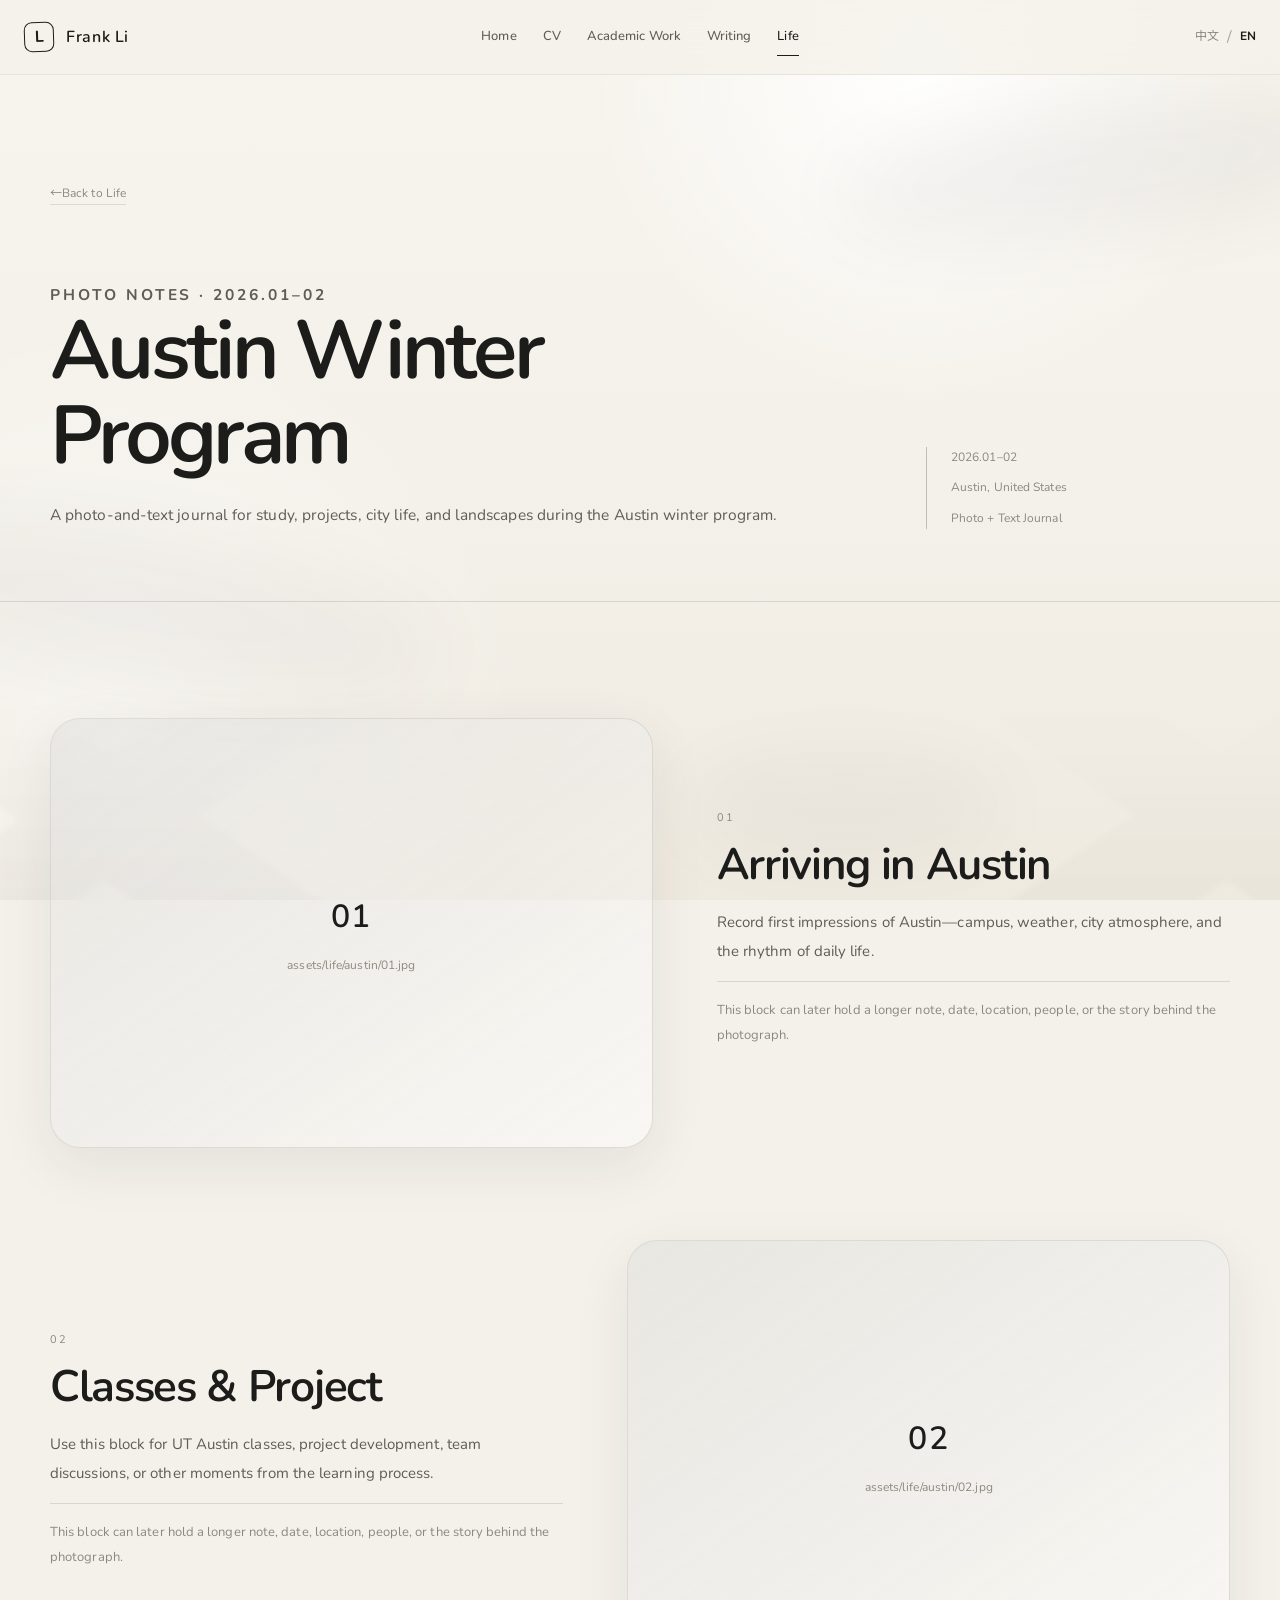
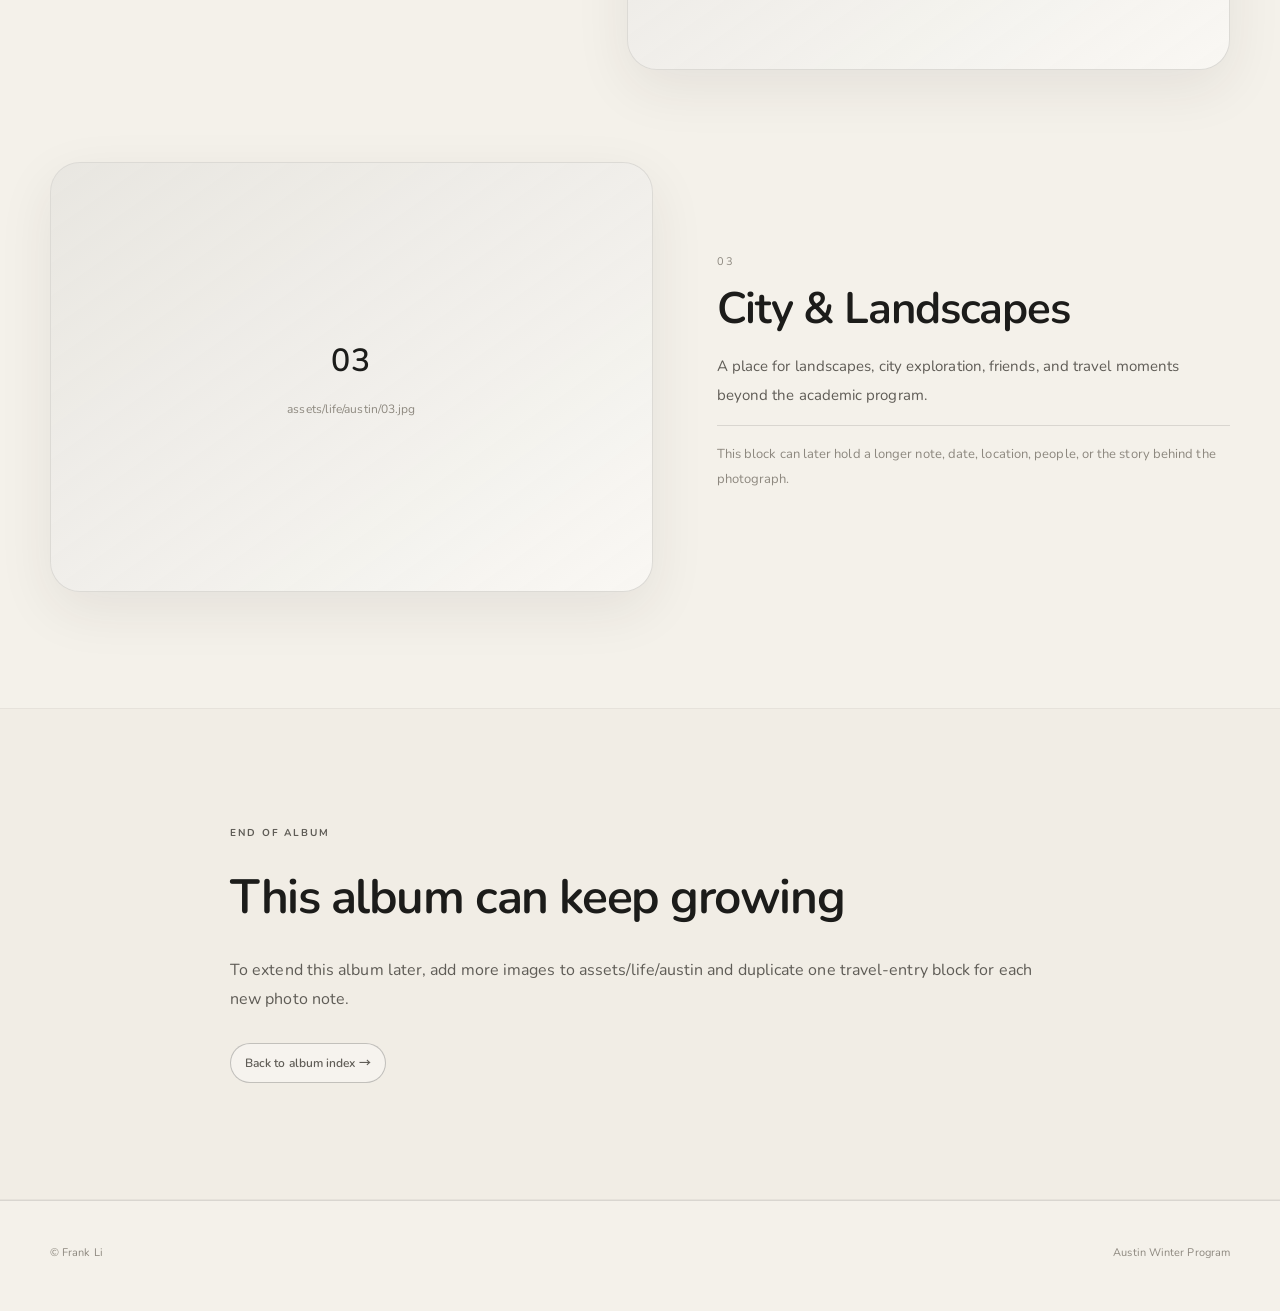
==== austin-album.html @ ddf0a422 "Upgrade homepage albums and contact layout" ====
<!doctype html>
<html lang="en" data-lang="en">
<head>
  <meta charset="UTF-8" />
  <meta name="viewport" content="width=device-width, initial-scale=1.0" />
  <meta name="description" content="Frank Li — Austin Winter Program photo notes." />
  <title>Frank Li | Austin Winter Program</title>
  <link rel="stylesheet" href="./styles.css" />
</head>
<body>
  <div class="ink-bg" aria-hidden="true"><span class="ink-cloud one"></span><span class="ink-cloud two"></span><span class="ink-cloud three"></span><span class="ink-mountain left"></span><span class="ink-mountain right"></span></div>
  <header class="site-header">
    <div class="nav-wrap">
      <a class="brand" href="./index.html"><span class="brand-seal">L</span><span class="brand-name">Frank Li</span></a>
      <nav class="main-nav">
        <a href="./index.html"><span class="i18n-zh">首页</span><span class="i18n-en">Home</span></a>
        <a href="./cv.html"><span class="i18n-zh">个人简历</span><span class="i18n-en">CV</span></a>
        <a href="./publications.html"><span class="i18n-zh">学术成果</span><span class="i18n-en">Academic Work</span></a>
        <a href="./writing.html"><span class="i18n-zh">自由写作</span><span class="i18n-en">Writing</span></a>
        <a href="./life.html" aria-current="page"><span class="i18n-zh">日常生活</span><span class="i18n-en">Life</span></a>
        <div class="mobile-languages"><button class="lang-btn" data-lang="zh">中文</button><button class="lang-btn" data-lang="en">EN</button></div>
      </nav>
      <div class="nav-actions"><button class="lang-btn" data-lang="zh">中文</button><span>/</span><button class="lang-btn" data-lang="en">EN</button></div>
      <button class="menu-btn" type="button" aria-label="Open menu" aria-expanded="false"><span></span><span></span><span></span></button>
    </div>
  </header>
  <main>
    <section class="travel-hero">
      <div class="page-width travel-hero-grid">
        <div class="reveal">
          <a class="article-back" href="./life.html">← <span class="i18n-zh">返回日常生活</span><span class="i18n-en">Back to Life</span></a>
          <p class="eyebrow">PHOTO NOTES · 2026.01–02</p>
          <h1><span class="i18n-zh">奥斯汀寒校生活</span><span class="i18n-en">Austin Winter Program</span></h1>
          <p><span class="i18n-zh">一个用于记录奥斯汀寒假交流期间学习、项目、城市生活与自然风景的图文小博客。</span><span class="i18n-en">A photo-and-text journal for study, projects, city life, and landscapes during the Austin winter program.</span></p>
        </div>
        <div class="travel-meta reveal"><span>2026.01–02</span><span>Austin, United States</span><span>Photo + Text Journal</span></div>
      </div>
    </section>

    <section class="section page-width travel-blog">
        <article class="travel-entry reveal">
          <figure class="travel-photo">
            <img src="./assets/life/austin/01.jpg" alt="Austin Winter Program photo 1" data-fallback="aus-1">
            <div class="photo-fallback" id="aus-1"><div><strong>01</strong><span>assets/life/austin/01.jpg</span></div></div>
          </figure>
          <div class="travel-copy">
            <span class="travel-index">01</span>
            <h2><span class="i18n-zh">抵达奥斯汀</span><span class="i18n-en">Arriving in Austin</span></h2>
            <p><span class="i18n-zh">可以记录第一次到奥斯汀时的城市印象、校园、天气和生活节奏。</span><span class="i18n-en">Record first impressions of Austin—campus, weather, city atmosphere, and the rhythm of daily life.</span></p>
            <p class="travel-placeholder"><span class="i18n-zh">这里可以继续补充更长的文字、日期、地点、人物或照片背后的故事。</span><span class="i18n-en">This block can later hold a longer note, date, location, people, or the story behind the photograph.</span></p>
          </div>
        </article>
        <article class="travel-entry reveal reverse">
          <figure class="travel-photo">
            <img src="./assets/life/austin/02.jpg" alt="Austin Winter Program photo 2" data-fallback="aus-2">
            <div class="photo-fallback" id="aus-2"><div><strong>02</strong><span>assets/life/austin/02.jpg</span></div></div>
          </figure>
          <div class="travel-copy">
            <span class="travel-index">02</span>
            <h2><span class="i18n-zh">课程与项目</span><span class="i18n-en">Classes & Project</span></h2>
            <p><span class="i18n-zh">这里可以放 UT Austin 课程、项目开发、团队讨论或学习过程中的照片与文字。</span><span class="i18n-en">Use this block for UT Austin classes, project development, team discussions, or other moments from the learning process.</span></p>
            <p class="travel-placeholder"><span class="i18n-zh">这里可以继续补充更长的文字、日期、地点、人物或照片背后的故事。</span><span class="i18n-en">This block can later hold a longer note, date, location, people, or the story behind the photograph.</span></p>
          </div>
        </article>
        <article class="travel-entry reveal">
          <figure class="travel-photo">
            <img src="./assets/life/austin/03.jpg" alt="Austin Winter Program photo 3" data-fallback="aus-3">
            <div class="photo-fallback" id="aus-3"><div><strong>03</strong><span>assets/life/austin/03.jpg</span></div></div>
          </figure>
          <div class="travel-copy">
            <span class="travel-index">03</span>
            <h2><span class="i18n-zh">城市与风景</span><span class="i18n-en">City & Landscapes</span></h2>
            <p><span class="i18n-zh">记录学习之外的自然风景、城市探索、朋友和旅行片段。</span><span class="i18n-en">A place for landscapes, city exploration, friends, and travel moments beyond the academic program.</span></p>
            <p class="travel-placeholder"><span class="i18n-zh">这里可以继续补充更长的文字、日期、地点、人物或照片背后的故事。</span><span class="i18n-en">This block can later hold a longer note, date, location, people, or the story behind the photograph.</span></p>
          </div>
        </article>
    </section>

    <section class="section section-soft">
      <div class="page-width travel-ending reveal">
        <p class="kicker">END OF ALBUM</p>
        <h2><span class="i18n-zh">这个专辑可以持续更新</span><span class="i18n-en">This album can keep growing</span></h2>
        <p><span class="i18n-zh">以后只要继续向对应 assets/life/austin 文件夹添加照片，并复制一个 travel-entry 模块，就可以增加新的图文记录。</span><span class="i18n-en">To extend this album later, add more images to assets/life/austin and duplicate one travel-entry block for each new photo note.</span></p>
        <a class="soft-button" href="./life.html"><span class="i18n-zh">返回专辑索引 →</span><span class="i18n-en">Back to album index →</span></a>
      </div>
    </section>
  </main>
  <footer class="site-footer"><div class="page-width footer-row"><span>© Frank Li</span><span>Austin Winter Program</span></div></footer>
  <script src="./script.js"></script>
</body>
</html>
---- styles.css ----
@import url('https://fonts.googleapis.com/css2?family=Noto+Sans+SC:wght@300;400;500;600;700&family=Nunito:wght@400;500;600;700&display=swap');

:root {
  --paper: #f4f1ea;
  --paper-2: #ece7dc;
  --paper-card: rgba(255,255,255,.52);
  --ink: #1c1c1a;
  --ink-soft: #5f5c56;
  --ink-faint: #8d887f;
  --line: rgba(28,28,26,.12);
  --line-strong: rgba(28,28,26,.24);
  --shadow: 0 18px 55px rgba(48,43,35,.08);
  --radius-lg: 28px;
  --radius-md: 20px;
  --max-width: 1180px;
  --font: "Nunito", "Noto Sans SC", "PingFang SC", "Microsoft YaHei", ui-rounded, system-ui, sans-serif;
}

* { box-sizing: border-box; }
html { scroll-behavior: smooth; }
html[data-lang="zh"] .i18n-en { display: none !important; }
html[data-lang="en"] .i18n-zh { display: none !important; }
body {
  margin: 0;
  color: var(--ink);
  background: var(--paper);
  font-family: var(--font);
  line-height: 1.78;
  letter-spacing: .005em;
  overflow-x: hidden;
}
a { color: inherit; text-decoration: none; }
button { font: inherit; }
img { max-width: 100%; }
::selection { background: rgba(37,37,34,.12); }

.page-width { width: min(calc(100% - 48px), var(--max-width)); margin-inline: auto; }

/* Ink-wash atmosphere. CSS only, deliberately faint. */
.ink-bg {
  position: fixed; inset: 0; z-index: -4; overflow: hidden; pointer-events: none;
  background:
    radial-gradient(circle at 72% 8%, rgba(255,255,255,.95), transparent 27%),
    radial-gradient(circle at 9% 80%, rgba(255,255,255,.48), transparent 30%),
    linear-gradient(180deg, #f7f4ee 0%, var(--paper) 54%, #efeae0 100%);
}
.ink-cloud { position:absolute; border-radius:50%; background:#111; filter:blur(42px); opacity:.045; }
.ink-cloud.one { width:540px; height:120px; right:-90px; top:12vh; transform:rotate(-7deg); }
.ink-cloud.two { width:620px; height:150px; left:-170px; top:59vh; transform:rotate(10deg); opacity:.03; }
.ink-cloud.three { width:330px; height:95px; right:21%; bottom:5vh; opacity:.034; }
.ink-mountain {
  position:absolute; bottom:-16vh; width:70vw; height:43vh; opacity:.045;
  background:
    linear-gradient(145deg, transparent 0 38%, #111 39% 50%, transparent 51%),
    linear-gradient(35deg, transparent 0 44%, #111 45% 57%, transparent 58%);
  -webkit-mask-image: linear-gradient(to top, #000, rgba(0,0,0,.5) 48%, transparent 95%);
  mask-image: linear-gradient(to top, #000, rgba(0,0,0,.5) 48%, transparent 95%);
}
.ink-mountain.left { left:-24vw; }
.ink-mountain.right { right:-28vw; transform:scaleX(-1); opacity:.03; }

.site-header {
  position: fixed; inset: 0 0 auto; z-index: 50;
  border-bottom: 1px solid rgba(28,28,26,.07);
  background: rgba(244,241,234,.78);
  backdrop-filter: blur(18px); -webkit-backdrop-filter: blur(18px);
}
.nav-wrap {
  width: min(calc(100% - 48px), 1370px); height: 74px; margin-inline:auto;
  display:grid; grid-template-columns: 1fr auto 1fr; align-items:center; gap:30px;
}
.brand { display:inline-flex; align-items:center; gap:12px; width:fit-content; }
.brand-seal {
  width:30px; height:30px; display:grid; place-items:center;
  border:1px solid var(--ink); border-radius:8px; font-weight:700; transform:rotate(-2deg);
}
.brand-name { font-size:16px; font-weight:600; letter-spacing:.04em; }
.main-nav { display:flex; align-items:center; gap:26px; }
.main-nav a { position:relative; color:var(--ink-soft); font-size:13px; font-weight:500; white-space:nowrap; }
.main-nav a::after { content:""; position:absolute; left:0; right:100%; bottom:-7px; height:1px; background:var(--ink); transition:right .2s ease; }
.main-nav a:hover, .main-nav a[aria-current="page"] { color:var(--ink); }
.main-nav a:hover::after, .main-nav a[aria-current="page"]::after { right:0; }
.nav-actions { justify-self:end; display:flex; align-items:center; gap:8px; color:#aaa49a; }
.lang-btn { border:0; background:none; padding:2px 0; cursor:pointer; color:#8c877f; font-size:12px; }
.lang-btn.active { color:var(--ink); font-weight:700; }
.menu-btn { display:none; justify-self:end; border:0; background:none; padding:8px; cursor:pointer; }
.menu-btn span { display:block; width:23px; height:1px; background:var(--ink); margin:5px 0; }

main { padding-top:74px; }
.section { position:relative; padding:116px 0; }
.section-soft { background:rgba(235,230,220,.35); border-block:1px solid rgba(28,28,26,.05); }

/* Home */
.home-hero { min-height:calc(100svh - 74px); display:grid; align-items:center; padding:74px 0 54px; }
.home-grid { display:grid; grid-template-columns:minmax(0,1.1fr) minmax(320px,.9fr); gap:90px; align-items:center; }
.home-copy { max-width:720px; }
.eyebrow, .kicker, .micro-label { margin:0 0 12px; color:#777169; font-size:10px; font-weight:700; letter-spacing:.19em; text-transform:uppercase; }
.home-title { margin:0; font-size:clamp(58px,7.5vw,102px); line-height:.95; font-weight:600; letter-spacing:-.055em; }
.home-cn-name { margin:14px 0 0; color:var(--ink-faint); font-size:16px; font-weight:500; letter-spacing:.18em; }
.home-role { margin:28px 0 0; font-size:clamp(20px,2.2vw,29px); font-weight:500; color:#34322f; }
.home-intro { margin:24px 0 0; max-width:710px; color:var(--ink-soft); font-size:15.5px; }
.quick-meta { display:flex; flex-wrap:wrap; gap:11px; margin-top:26px; }
.quick-meta span { padding:7px 12px; border:1px solid var(--line); border-radius:999px; background:rgba(255,255,255,.27); color:var(--ink-soft); font-size:12px; }
.contact-row { display:flex; flex-wrap:wrap; gap:20px; margin-top:28px; }
.text-link { padding-bottom:2px; border-bottom:1px solid var(--line-strong); font-size:13px; }

.photo-panel { position:relative; }
.photo-frame {
  position:relative; min-height:520px; border:1px solid rgba(28,28,26,.13); border-radius:34px;
  background:rgba(255,255,255,.28); box-shadow:var(--shadow); overflow:hidden;
}
.photo-frame img { width:100%; height:100%; min-height:520px; object-fit:cover; display:block; filter:grayscale(18%) contrast(.95); }
.photo-fallback { position:absolute; inset:0; display:grid; place-items:center; padding:35px; text-align:center; background:linear-gradient(145deg, rgba(60,59,54,.08), rgba(255,255,255,.22)); }
.photo-fallback strong { display:block; font-size:32px; font-weight:600; letter-spacing:.05em; }
.photo-fallback span { display:block; margin-top:9px; color:var(--ink-faint); font-size:12px; }
.photo-caption { position:absolute; left:22px; right:22px; bottom:18px; padding:12px 15px; border-radius:14px; background:rgba(244,241,234,.78); backdrop-filter:blur(10px); color:var(--ink-soft); font-size:12px; }

.portal { padding-top:54px; }
.portal-title { margin:0 0 28px; font-size:19px; font-weight:600; }
.portal-grid { display:grid; grid-template-columns:repeat(4,minmax(0,1fr)); gap:20px; width:100%; }
.portal-card {
  min-height:220px; padding:28px 26px; border:1px solid var(--line); border-radius:22px;
  background:rgba(255,255,255,.35); transition:transform .2s ease, box-shadow .2s ease, background .2s ease;
  display:flex; flex-direction:column; justify-content:space-between;
}
.portal-card:hover { transform:translateY(-4px); box-shadow:var(--shadow); background:rgba(255,255,255,.57); }
.portal-card .num { color:var(--ink-faint); font-size:10px; letter-spacing:.18em; }
.portal-card h2 { margin:42px 0 8px; font-size:21px; font-weight:650; }
.portal-card p { margin:0; color:var(--ink-soft); font-size:13.5px; line-height:1.7; }
.portal-card .arrow { margin-top:24px; align-self:flex-end; font-size:18px; }

/* Internal page hero */
.page-hero { padding:92px 0 58px; border-bottom:1px solid var(--line); }
.page-hero-grid { display:grid; grid-template-columns:1fr minmax(260px,.55fr); gap:70px; align-items:end; }
.page-hero h1 { margin:0; font-size:clamp(42px,6vw,74px); line-height:1.05; font-weight:600; letter-spacing:-.04em; }
.page-hero p { margin:18px 0 0; color:var(--ink-soft); max-width:740px; }
.page-note { padding-left:24px; border-left:1px solid var(--line-strong); color:var(--ink-soft); font-size:13px; }

.section-heading { display:grid; grid-template-columns:50px 1fr; gap:4px; margin-bottom:46px; }
.section-index { color:var(--ink-faint); font-size:11px; padding-top:4px; }
.section-heading h2 { margin:0; font-size:clamp(30px,4vw,47px); line-height:1.15; font-weight:600; letter-spacing:-.03em; }
.section-heading .kicker { margin-bottom:7px; }

/* CV */
.cv-intro-card { display:grid; grid-template-columns:minmax(0,1fr) minmax(260px,.45fr); gap:54px; padding:31px; border:1px solid var(--line); border-radius:var(--radius-lg); background:var(--paper-card); }
.cv-intro-card h2 { margin:0; font-size:25px; font-weight:600; }
.cv-intro-card p { margin:10px 0 0; color:var(--ink-soft); }
.cv-contact { display:grid; gap:9px; align-content:start; color:var(--ink-soft); font-size:13px; }
.cv-contact strong { color:var(--ink); font-weight:600; }

.cv-list { display:grid; gap:20px; }
.cv-item { padding:28px 30px; border:1px solid var(--line); border-radius:var(--radius-md); background:rgba(255,255,255,.32); }
.cv-item-head { display:grid; grid-template-columns:1fr auto; gap:22px; align-items:start; margin-bottom:18px; }
.cv-org { margin:0; font-size:18px; font-weight:700; }
.cv-role { margin:5px 0 0; color:var(--ink-soft); font-size:14px; font-weight:600; }
.cv-location { margin:3px 0 0; color:var(--ink-faint); font-size:12px; }
.cv-date { color:var(--ink-faint); font-size:12px; white-space:nowrap; }
.cv-bullets { margin:0; padding-left:1.15em; color:var(--ink-soft); }
.cv-bullets li { margin:8px 0; padding-left:4px; }
.cv-bullets strong { color:var(--ink); font-weight:600; }
.cv-subtitle { margin:0 0 12px; font-size:14px; font-weight:700; color:var(--ink); }
.education-grid { display:grid; grid-template-columns:1.25fr .75fr; gap:20px; }
.education-card { padding:29px; border:1px solid var(--line); border-radius:var(--radius-md); background:rgba(255,255,255,.31); }
.education-card h3 { margin:0; font-size:20px; font-weight:700; }
.education-card p { margin:8px 0 0; color:var(--ink-soft); }
.education-card ul { margin:15px 0 0; padding-left:1.15em; color:var(--ink-soft); }

/* Publications */
.placeholder-grid { display:grid; grid-template-columns:repeat(2,1fr); gap:18px; }
.placeholder-card { padding:28px; min-height:210px; border:1px dashed var(--line-strong); border-radius:var(--radius-md); background:rgba(255,255,255,.22); }
.placeholder-card h3 { margin:0 0 10px; font-size:20px; font-weight:600; }
.placeholder-card p { margin:0; color:var(--ink-soft); }
.placeholder-list { margin:20px 0 0; padding:0; list-style:none; display:grid; gap:10px; }
.placeholder-list li { padding-top:10px; border-top:1px solid var(--line); color:var(--ink-faint); font-size:12px; }

/* Writing */
.post-list { display:grid; gap:17px; }
.post-card { padding:28px 30px; border:1px solid var(--line); border-radius:var(--radius-md); background:rgba(255,255,255,.31); display:grid; grid-template-columns:1fr auto; gap:28px; }
.post-card h3 { margin:0; font-size:22px; font-weight:600; }
.post-card p { margin:9px 0 0; color:var(--ink-soft); }
.post-meta { color:var(--ink-faint); font-size:11px; white-space:nowrap; }
.draft-badge { display:inline-flex; margin-top:14px; padding:5px 10px; border:1px solid var(--line); border-radius:999px; color:var(--ink-faint); font-size:10px; }

/* Life */
.life-grid { display:grid; grid-template-columns:repeat(12,1fr); gap:18px; }
.life-card { border:1px solid var(--line); border-radius:var(--radius-lg); background:rgba(255,255,255,.30); overflow:hidden; }
.life-card.large { grid-column:span 7; }
.life-card.small { grid-column:span 5; }
.life-card.full { grid-column:1 / -1; display:grid; grid-template-columns:1fr 1fr; }
.life-photo { position:relative; min-height:330px; background:linear-gradient(145deg, rgba(44,43,39,.08), rgba(255,255,255,.35)); overflow:hidden; }
.life-photo img { width:100%; height:100%; min-height:330px; object-fit:cover; display:block; }
.life-photo .photo-fallback { color:var(--ink-faint); }
.life-copy { padding:24px 26px 28px; }
.life-copy .date { color:var(--ink-faint); font-size:11px; }
.life-copy h3 { margin:7px 0 8px; font-size:21px; font-weight:600; }
.life-copy p { margin:0; color:var(--ink-soft); }

.site-footer { padding:42px 0 48px; border-top:1px solid var(--line); color:var(--ink-faint); font-size:11px; }
.footer-row { display:flex; justify-content:space-between; gap:20px; flex-wrap:wrap; }

.reveal { opacity:0; transform:translateY(16px); transition:opacity .65s ease, transform .65s ease; }
.reveal.visible { opacity:1; transform:none; }

@media (max-width: 980px) {
  .nav-wrap { grid-template-columns:1fr auto; }
  .main-nav { position:fixed; left:20px; right:20px; top:83px; display:none; flex-direction:column; align-items:stretch; gap:0; padding:12px; border:1px solid var(--line); border-radius:18px; background:rgba(244,241,234,.96); box-shadow:var(--shadow); }
  .main-nav.open { display:flex; }
  .main-nav a { padding:12px 9px; }
  .nav-actions { display:none; }
  .menu-btn { display:block; }
  .main-nav .mobile-languages { display:flex !important; gap:12px; padding:10px 9px 4px; border-top:1px solid var(--line); margin-top:4px; }
  .home-grid, .page-hero-grid { grid-template-columns:1fr; gap:48px; }
  .photo-panel { max-width:560px; }
  .photo-frame, .photo-frame img { min-height:470px; }
  .portal-grid { grid-template-columns:repeat(2,1fr); }
  .cv-intro-card, .education-grid { grid-template-columns:1fr; }
  .life-card.large, .life-card.small { grid-column:1 / -1; }
  .life-card.full { grid-template-columns:1fr; }
}

@media (min-width: 981px) { .mobile-languages { display:none !important; } }

@media (max-width: 680px) {
  .page-width, .nav-wrap { width:min(calc(100% - 30px), var(--max-width)); }
  .section { padding:82px 0; }
  .home-hero { padding-top:50px; }
  .home-title { font-size:58px; }
  .photo-frame, .photo-frame img { min-height:390px; }
  .portal-grid, .placeholder-grid { grid-template-columns:1fr; }
  .portal-card { min-height:170px; }
  .section-heading { grid-template-columns:36px 1fr; }
  .cv-item { padding:23px 21px; }
  .cv-item-head { grid-template-columns:1fr; gap:8px; }
  .cv-date { white-space:normal; }
  .post-card { grid-template-columns:1fr; gap:10px; }
  .page-hero { padding-top:68px; }
}

/* V3 additions: travel albums, cross-links, and Markdown blog */
.photo-frame img { object-position: center 20%; filter: grayscale(4%) contrast(.98); }

.cv-actions { margin-top: 20px; padding-top: 18px; border-top: 1px solid var(--line); }
.soft-button {
  display: inline-flex; align-items: center; justify-content: center;
  min-height: 40px; padding: 8px 14px; border: 1px solid var(--line-strong);
  border-radius: 999px; background: rgba(255,255,255,.34); color: var(--ink-soft);
  font-size: 12px; font-weight: 600; transition: transform .18s ease, background .18s ease, color .18s ease;
}
.soft-button:hover { transform: translateY(-2px); background: rgba(255,255,255,.62); color: var(--ink); }

.album-index { display: grid; grid-template-columns: repeat(2, 1fr); gap: 18px; }
.album-index-card {
  min-height: 150px; padding: 24px 26px; border: 1px solid var(--line); border-radius: var(--radius-md);
  background: rgba(255,255,255,.31); display: grid; grid-template-columns: 44px 1fr auto; gap: 14px;
  align-items: center; transition: transform .2s ease, box-shadow .2s ease, background .2s ease;
}
.album-index-card:hover { transform: translateY(-4px); box-shadow: var(--shadow); background: rgba(255,255,255,.55); }
.album-index-card h3 { margin: 0; font-size: 21px; font-weight: 700; }
.album-index-card p { margin: 5px 0 0; color: var(--ink-faint); font-size: 12px; }
.album-no { color: var(--ink-faint); font-size: 11px; letter-spacing: .12em; }
.album-index-card .arrow { font-size: 18px; color: var(--ink-faint); }
.album-section { scroll-margin-top: 92px; }
.album-heading { display: grid; grid-template-columns: minmax(0, .8fr) minmax(280px, .55fr); gap: 60px; align-items: end; margin-bottom: 34px; }
.album-heading h2 { margin: 0; font-size: clamp(34px, 4.5vw, 52px); line-height: 1.1; font-weight: 650; letter-spacing: -.035em; }
.album-heading > p { margin: 0; color: var(--ink-soft); }
.album-gallery { display: grid; grid-template-columns: 1.18fr .82fr; grid-template-rows: 260px 260px; gap: 18px; }
.album-gallery.reverse { grid-template-columns: .82fr 1.18fr; }
.album-photo { position: relative; margin: 0; min-height: 260px; overflow: hidden; border: 1px solid var(--line); border-radius: var(--radius-lg); background: rgba(255,255,255,.27); }
.album-photo.tall { grid-row: 1 / span 2; }
.album-photo img { width: 100%; height: 100%; min-height: 260px; object-fit: cover; display: block; }
.album-photo .photo-fallback { color: var(--ink-faint); }
.album-note { max-width: 760px; margin-top: 30px; padding: 26px 28px; border-left: 1px solid var(--line-strong); background: rgba(255,255,255,.18); }
.album-note .date { color: var(--ink-faint); font-size: 11px; }
.album-note h3 { margin: 7px 0 7px; font-size: 21px; }
.album-note p { margin: 0; color: var(--ink-soft); }

.post-card-link { transition: transform .2s ease, background .2s ease, box-shadow .2s ease; }
.post-card-link:hover { transform: translateY(-3px); background: rgba(255,255,255,.55); box-shadow: var(--shadow); }
.post-meta { display: flex; flex-direction: column; align-items: flex-end; gap: 12px; }
.post-arrow { font-size: 18px; color: var(--ink-faint); }

.article-shell { max-width: 880px; padding-top: 122px; padding-bottom: 110px; }
.article-back { display: inline-flex; margin-bottom: 54px; color: var(--ink-faint); font-size: 12px; border-bottom: 1px solid var(--line); }
.article-header { padding-bottom: 34px; margin-bottom: 42px; border-bottom: 1px solid var(--line); }
.article-header h1 { margin: 0; max-width: 820px; font-size: clamp(38px, 6vw, 70px); line-height: 1.08; font-weight: 650; letter-spacing: -.045em; }
.article-meta { margin-top: 19px; display: flex; gap: 14px; color: var(--ink-faint); font-size: 11px; }
.markdown-body { color: #393733; font-size: 16px; line-height: 1.92; }
.markdown-body h1 { display: none; }
.markdown-body h2 { margin: 2.2em 0 .7em; font-size: 28px; line-height: 1.25; color: var(--ink); }
.markdown-body h3 { margin: 1.9em 0 .6em; font-size: 21px; color: var(--ink); }
.markdown-body p { margin: 1.1em 0; }
.markdown-body ul, .markdown-body ol { padding-left: 1.4em; }
.markdown-body li { margin: .45em 0; }
.markdown-body blockquote { margin: 1.6em 0; padding: 2px 0 2px 22px; border-left: 2px solid var(--line-strong); color: var(--ink-soft); }
.markdown-body code { padding: .12em .36em; border-radius: 6px; background: rgba(30,30,28,.07); font-size: .92em; }
.markdown-body pre { overflow: auto; padding: 18px 20px; border: 1px solid var(--line); border-radius: 14px; background: rgba(255,255,255,.38); }
.markdown-body pre code { padding: 0; background: transparent; }
.markdown-body img { display: block; max-width: 100%; margin: 2em auto; border-radius: 18px; }
.markdown-body a { border-bottom: 1px solid var(--line-strong); }
.markdown-body hr { border: 0; border-top: 1px solid var(--line); margin: 2.8em 0; }

@media (max-width: 980px) {
  .album-heading { grid-template-columns: 1fr; gap: 18px; }
  .album-gallery, .album-gallery.reverse { grid-template-columns: 1fr 1fr; grid-template-rows: 380px 240px; }
  .album-photo.tall { grid-column: 1 / -1; grid-row: auto; }
}

@media (max-width: 680px) {
  .album-index { grid-template-columns: 1fr; }
  .album-index-card { min-height: 126px; padding: 20px; grid-template-columns: 34px 1fr auto; }
  .album-gallery, .album-gallery.reverse { display: grid; grid-template-columns: 1fr; grid-template-rows: none; }
  .album-photo, .album-photo.tall { grid-column: auto; grid-row: auto; min-height: 290px; }
  .article-shell { padding-top: 88px; }
  .article-back { margin-bottom: 38px; }
  .markdown-body { font-size: 15px; }
}


/* V4 additions: larger homepage portal + dedicated overseas photo-note blogs */
.contact-row-home { gap: 16px 22px; }
.contact-row-home .text-link { white-space: nowrap; }

.album-index-large .album-index-card { min-height: 190px; padding: 30px 32px; }
.album-index-card .album-desc { display:block; margin-top:13px; max-width:420px; color:var(--ink-soft); font-size:13px; line-height:1.65; }

.travel-hero { padding: 104px 0 72px; border-bottom:1px solid var(--line); }
.travel-hero-grid { display:grid; grid-template-columns:minmax(0,1fr) minmax(240px,.38fr); gap:76px; align-items:end; }
.travel-hero h1 { margin:0; max-width:800px; font-size:clamp(44px,6.5vw,82px); line-height:1.04; font-weight:650; letter-spacing:-.045em; }
.travel-hero p { margin:22px 0 0; max-width:760px; color:var(--ink-soft); font-size:15.5px; }
.travel-meta { display:grid; gap:9px; padding-left:24px; border-left:1px solid var(--line-strong); color:var(--ink-faint); font-size:12px; }
.travel-blog { display:grid; gap:92px; }
.travel-entry { display:grid; grid-template-columns:minmax(0,1.08fr) minmax(320px,.92fr); gap:64px; align-items:center; }
.travel-entry.reverse { grid-template-columns:minmax(320px,.92fr) minmax(0,1.08fr); }
.travel-entry.reverse .travel-photo { order:2; }
.travel-entry.reverse .travel-copy { order:1; }
.travel-photo { position:relative; margin:0; min-height:430px; overflow:hidden; border:1px solid var(--line); border-radius:30px; background:rgba(255,255,255,.28); box-shadow:var(--shadow); }
.travel-photo img { width:100%; height:100%; min-height:430px; object-fit:cover; display:block; }
.travel-index { color:var(--ink-faint); font-size:11px; letter-spacing:.18em; }
.travel-copy h2 { margin:10px 0 18px; font-size:clamp(28px,3.6vw,44px); line-height:1.12; font-weight:650; letter-spacing:-.03em; }
.travel-copy p { margin:0 0 16px; color:var(--ink-soft); font-size:15px; line-height:1.9; }
.travel-placeholder { padding-top:16px; border-top:1px solid var(--line); color:var(--ink-faint) !important; font-size:13px !important; }
.travel-ending { max-width:820px; }
.travel-ending h2 { margin:0; font-size:clamp(30px,4vw,48px); font-weight:650; letter-spacing:-.03em; }
.travel-ending p { color:var(--ink-soft); }
.travel-ending .soft-button { margin-top:14px; }

@media (max-width:980px) {
  .travel-hero-grid, .travel-entry, .travel-entry.reverse { grid-template-columns:1fr; gap:34px; }
  .travel-entry.reverse .travel-photo, .travel-entry.reverse .travel-copy { order:initial; }
  .travel-photo, .travel-photo img { min-height:390px; }
}

@media (max-width:680px) {
  .portal-card { padding:24px; }
  .album-index-large .album-index-card { min-height:150px; padding:22px 20px; }
  .travel-hero { padding-top:78px; }
  .travel-blog { gap:62px; }
  .travel-photo, .travel-photo img { min-height:310px; }
}
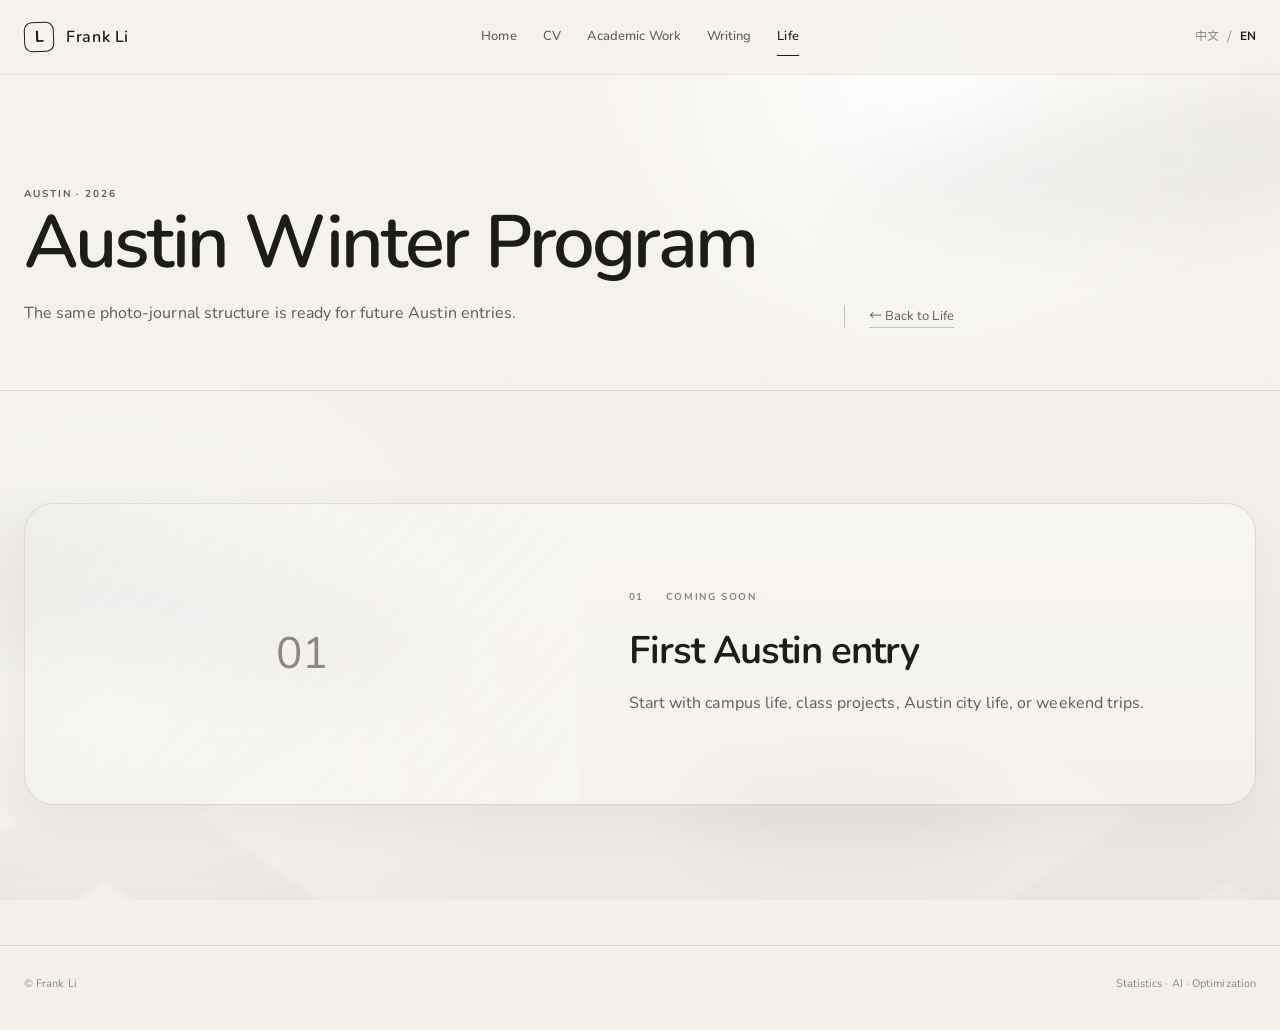
==== commit 8b1a8b68: "Add Cambridge Seven Sisters travel journal" ====
--- a/austin-album.html
+++ b/austin-album.html
@@ -3,89 +3,92 @@
 <head>
   <meta charset="UTF-8" />
   <meta name="viewport" content="width=device-width, initial-scale=1.0" />
-  <meta name="description" content="Frank Li — Austin Winter Program photo notes." />
+  <meta name="description" content="Frank Li — Austin winter program photo journal." />
+  <meta name="theme-color" content="#f4f1ea" />
   <title>Frank Li | Austin Winter Program</title>
   <link rel="stylesheet" href="./styles.css" />
 </head>
 <body>
-  <div class="ink-bg" aria-hidden="true"><span class="ink-cloud one"></span><span class="ink-cloud two"></span><span class="ink-cloud three"></span><span class="ink-mountain left"></span><span class="ink-mountain right"></span></div>
+
+  <div class="ink-bg" aria-hidden="true">
+    <span class="ink-cloud one"></span>
+    <span class="ink-cloud two"></span>
+    <span class="ink-cloud three"></span>
+    <span class="ink-mountain left"></span>
+    <span class="ink-mountain right"></span>
+  </div>
+
+
   <header class="site-header">
     <div class="nav-wrap">
-      <a class="brand" href="./index.html"><span class="brand-seal">L</span><span class="brand-name">Frank Li</span></a>
-      <nav class="main-nav">
-        <a href="./index.html"><span class="i18n-zh">首页</span><span class="i18n-en">Home</span></a>
-        <a href="./cv.html"><span class="i18n-zh">个人简历</span><span class="i18n-en">CV</span></a>
-        <a href="./publications.html"><span class="i18n-zh">学术成果</span><span class="i18n-en">Academic Work</span></a>
-        <a href="./writing.html"><span class="i18n-zh">自由写作</span><span class="i18n-en">Writing</span></a>
-        <a href="./life.html" aria-current="page"><span class="i18n-zh">日常生活</span><span class="i18n-en">Life</span></a>
-        <div class="mobile-languages"><button class="lang-btn" data-lang="zh">中文</button><button class="lang-btn" data-lang="en">EN</button></div>
+      <a class="brand" href="./index.html" aria-label="Frank Li homepage">
+        <span class="brand-seal">L</span><span class="brand-name">Frank Li</span>
+      </a>
+
+      <nav class="main-nav" aria-label="Primary navigation">
+        <a href="./index.html"><span class="i18n-zh">首页</span><span class="i18n-en">Home</span></a><a href="./cv.html"><span class="i18n-zh">个人简历</span><span class="i18n-en">CV</span></a><a href="./publications.html"><span class="i18n-zh">学术成果</span><span class="i18n-en">Academic Work</span></a><a href="./writing.html"><span class="i18n-zh">自由写作</span><span class="i18n-en">Writing</span></a><a href="./life.html" aria-current="page"><span class="i18n-zh">日常生活</span><span class="i18n-en">Life</span></a>
+        <div class="mobile-languages">
+          <button class="lang-btn" data-lang="zh">中文</button>
+          <button class="lang-btn" data-lang="en">EN</button>
+        </div>
       </nav>
-      <div class="nav-actions"><button class="lang-btn" data-lang="zh">中文</button><span>/</span><button class="lang-btn" data-lang="en">EN</button></div>
-      <button class="menu-btn" type="button" aria-label="Open menu" aria-expanded="false"><span></span><span></span><span></span></button>
+
+      <div class="nav-actions">
+        <button class="lang-btn" data-lang="zh">中文</button>
+        <span>/</span>
+        <button class="lang-btn" data-lang="en">EN</button>
+      </div>
+
+      <button class="menu-btn" type="button" aria-label="Open menu" aria-expanded="false">
+        <span></span><span></span><span></span>
+      </button>
     </div>
   </header>
+
+
   <main>
-    <section class="travel-hero">
-      <div class="page-width travel-hero-grid">
-        <div class="reveal">
-          <a class="article-back" href="./life.html">← <span class="i18n-zh">返回日常生活</span><span class="i18n-en">Back to Life</span></a>
-          <p class="eyebrow">PHOTO NOTES · 2026.01–02</p>
+    <section class="page-hero">
+      <div class="page-width page-hero-grid">
+        <div>
+          <p class="kicker">AUSTIN · 2026</p>
           <h1><span class="i18n-zh">奥斯汀寒校生活</span><span class="i18n-en">Austin Winter Program</span></h1>
-          <p><span class="i18n-zh">一个用于记录奥斯汀寒假交流期间学习、项目、城市生活与自然风景的图文小博客。</span><span class="i18n-en">A photo-and-text journal for study, projects, city life, and landscapes during the Austin winter program.</span></p>
+          <p>
+            <span class="i18n-zh">这里先搭好同样的 photo-journal 目录结构，后续可逐篇添加照片与文字。</span>
+            <span class="i18n-en">The same photo-journal structure is ready for future Austin entries.</span>
+          </p>
         </div>
-        <div class="travel-meta reveal"><span>2026.01–02</span><span>Austin, United States</span><span>Photo + Text Journal</span></div>
+        <div class="page-note">
+          <a class="text-link" href="./life.html">← <span class="i18n-zh">返回日常生活</span><span class="i18n-en">Back to Life</span></a>
+        </div>
       </div>
     </section>
 
-    <section class="section page-width travel-blog">
-        <article class="travel-entry reveal">
-          <figure class="travel-photo">
-            <img src="./assets/life/austin/01.jpg" alt="Austin Winter Program photo 1" data-fallback="aus-1">
-            <div class="photo-fallback" id="aus-1"><div><strong>01</strong><span>assets/life/austin/01.jpg</span></div></div>
-          </figure>
-          <div class="travel-copy">
-            <span class="travel-index">01</span>
-            <h2><span class="i18n-zh">抵达奥斯汀</span><span class="i18n-en">Arriving in Austin</span></h2>
-            <p><span class="i18n-zh">可以记录第一次到奥斯汀时的城市印象、校园、天气和生活节奏。</span><span class="i18n-en">Record first impressions of Austin—campus, weather, city atmosphere, and the rhythm of daily life.</span></p>
-            <p class="travel-placeholder"><span class="i18n-zh">这里可以继续补充更长的文字、日期、地点、人物或照片背后的故事。</span><span class="i18n-en">This block can later hold a longer note, date, location, people, or the story behind the photograph.</span></p>
+    <section class="section">
+      <div class="page-width">
+        <article class="album-post-card album-post-placeholder reveal">
+          <div class="album-post-placeholder-cover">01</div>
+          <div class="album-post-body">
+            <div class="album-post-meta"><span>01</span><span>COMING SOON</span></div>
+            <h2><span class="i18n-zh">第一篇奥斯汀记录</span><span class="i18n-en">First Austin entry</span></h2>
+            <p>
+              <span class="i18n-zh">可以从校园、课堂项目、Austin 城市生活或周末出行开始。</span>
+              <span class="i18n-en">Start with campus life, class projects, Austin city life, or weekend trips.</span>
+            </p>
           </div>
         </article>
-        <article class="travel-entry reveal reverse">
-          <figure class="travel-photo">
-            <img src="./assets/life/austin/02.jpg" alt="Austin Winter Program photo 2" data-fallback="aus-2">
-            <div class="photo-fallback" id="aus-2"><div><strong>02</strong><span>assets/life/austin/02.jpg</span></div></div>
-          </figure>
-          <div class="travel-copy">
-            <span class="travel-index">02</span>
-            <h2><span class="i18n-zh">课程与项目</span><span class="i18n-en">Classes & Project</span></h2>
-            <p><span class="i18n-zh">这里可以放 UT Austin 课程、项目开发、团队讨论或学习过程中的照片与文字。</span><span class="i18n-en">Use this block for UT Austin classes, project development, team discussions, or other moments from the learning process.</span></p>
-            <p class="travel-placeholder"><span class="i18n-zh">这里可以继续补充更长的文字、日期、地点、人物或照片背后的故事。</span><span class="i18n-en">This block can later hold a longer note, date, location, people, or the story behind the photograph.</span></p>
-          </div>
-        </article>
-        <article class="travel-entry reveal">
-          <figure class="travel-photo">
-            <img src="./assets/life/austin/03.jpg" alt="Austin Winter Program photo 3" data-fallback="aus-3">
-            <div class="photo-fallback" id="aus-3"><div><strong>03</strong><span>assets/life/austin/03.jpg</span></div></div>
-          </figure>
-          <div class="travel-copy">
-            <span class="travel-index">03</span>
-            <h2><span class="i18n-zh">城市与风景</span><span class="i18n-en">City & Landscapes</span></h2>
-            <p><span class="i18n-zh">记录学习之外的自然风景、城市探索、朋友和旅行片段。</span><span class="i18n-en">A place for landscapes, city exploration, friends, and travel moments beyond the academic program.</span></p>
-            <p class="travel-placeholder"><span class="i18n-zh">这里可以继续补充更长的文字、日期、地点、人物或照片背后的故事。</span><span class="i18n-en">This block can later hold a longer note, date, location, people, or the story behind the photograph.</span></p>
-          </div>
-        </article>
-    </section>
-
-    <section class="section section-soft">
-      <div class="page-width travel-ending reveal">
-        <p class="kicker">END OF ALBUM</p>
-        <h2><span class="i18n-zh">这个专辑可以持续更新</span><span class="i18n-en">This album can keep growing</span></h2>
-        <p><span class="i18n-zh">以后只要继续向对应 assets/life/austin 文件夹添加照片，并复制一个 travel-entry 模块，就可以增加新的图文记录。</span><span class="i18n-en">To extend this album later, add more images to assets/life/austin and duplicate one travel-entry block for each new photo note.</span></p>
-        <a class="soft-button" href="./life.html"><span class="i18n-zh">返回专辑索引 →</span><span class="i18n-en">Back to album index →</span></a>
       </div>
     </section>
   </main>
-  <footer class="site-footer"><div class="page-width footer-row"><span>© Frank Li</span><span>Austin Winter Program</span></div></footer>
+
+
+  <footer class="site-footer">
+    <div class="page-width footer-row">
+      <span>© Frank Li</span>
+      <span>Statistics · AI · Optimization</span>
+    </div>
+  </footer>
+
   <script src="./script.js"></script>
+
 </body>
 </html>
--- a/styles.css
+++ b/styles.css
@@ -12,7 +12,7 @@
   --shadow: 0 18px 55px rgba(48,43,35,.08);
   --radius-lg: 28px;
   --radius-md: 20px;
-  --max-width: 1180px;
+  --max-width: 1260px;
   --font: "Nunito", "Noto Sans SC", "PingFang SC", "Microsoft YaHei", ui-rounded, system-ui, sans-serif;
 }
 
@@ -20,6 +20,7 @@
 html { scroll-behavior: smooth; }
 html[data-lang="zh"] .i18n-en { display: none !important; }
 html[data-lang="en"] .i18n-zh { display: none !important; }
+
 body {
   margin: 0;
   color: var(--ink);
@@ -29,331 +30,1091 @@
   letter-spacing: .005em;
   overflow-x: hidden;
 }
+
 a { color: inherit; text-decoration: none; }
 button { font: inherit; }
 img { max-width: 100%; }
 ::selection { background: rgba(37,37,34,.12); }
 
-.page-width { width: min(calc(100% - 48px), var(--max-width)); margin-inline: auto; }
-
-/* Ink-wash atmosphere. CSS only, deliberately faint. */
+.page-width {
+  width: min(calc(100% - 48px), var(--max-width));
+  margin-inline: auto;
+}
+
+/* ---------- ink wash ---------- */
+
 .ink-bg {
-  position: fixed; inset: 0; z-index: -4; overflow: hidden; pointer-events: none;
+  position: fixed;
+  inset: 0;
+  z-index: -4;
+  overflow: hidden;
+  pointer-events: none;
   background:
     radial-gradient(circle at 72% 8%, rgba(255,255,255,.95), transparent 27%),
     radial-gradient(circle at 9% 80%, rgba(255,255,255,.48), transparent 30%),
     linear-gradient(180deg, #f7f4ee 0%, var(--paper) 54%, #efeae0 100%);
 }
-.ink-cloud { position:absolute; border-radius:50%; background:#111; filter:blur(42px); opacity:.045; }
-.ink-cloud.one { width:540px; height:120px; right:-90px; top:12vh; transform:rotate(-7deg); }
-.ink-cloud.two { width:620px; height:150px; left:-170px; top:59vh; transform:rotate(10deg); opacity:.03; }
-.ink-cloud.three { width:330px; height:95px; right:21%; bottom:5vh; opacity:.034; }
+
+.ink-cloud {
+  position: absolute;
+  border-radius: 50%;
+  background: #111;
+  filter: blur(42px);
+  opacity: .045;
+}
+
+.ink-cloud.one { width: 540px; height: 120px; right: -90px; top: 12vh; transform: rotate(-7deg); }
+.ink-cloud.two { width: 620px; height: 150px; left: -170px; top: 59vh; transform: rotate(10deg); opacity: .03; }
+.ink-cloud.three { width: 330px; height: 95px; right: 21%; bottom: 5vh; opacity: .034; }
+
 .ink-mountain {
-  position:absolute; bottom:-16vh; width:70vw; height:43vh; opacity:.045;
+  position: absolute;
+  bottom: -16vh;
+  width: 70vw;
+  height: 43vh;
+  opacity: .045;
   background:
     linear-gradient(145deg, transparent 0 38%, #111 39% 50%, transparent 51%),
     linear-gradient(35deg, transparent 0 44%, #111 45% 57%, transparent 58%);
   -webkit-mask-image: linear-gradient(to top, #000, rgba(0,0,0,.5) 48%, transparent 95%);
   mask-image: linear-gradient(to top, #000, rgba(0,0,0,.5) 48%, transparent 95%);
 }
-.ink-mountain.left { left:-24vw; }
-.ink-mountain.right { right:-28vw; transform:scaleX(-1); opacity:.03; }
+
+.ink-mountain.left { left: -24vw; }
+.ink-mountain.right { right: -28vw; transform: scaleX(-1); opacity: .03; }
+
+/* ---------- nav ---------- */
 
 .site-header {
-  position: fixed; inset: 0 0 auto; z-index: 50;
+  position: fixed;
+  inset: 0 0 auto;
+  z-index: 50;
   border-bottom: 1px solid rgba(28,28,26,.07);
   background: rgba(244,241,234,.78);
-  backdrop-filter: blur(18px); -webkit-backdrop-filter: blur(18px);
-}
+  backdrop-filter: blur(18px);
+  -webkit-backdrop-filter: blur(18px);
+}
+
 .nav-wrap {
-  width: min(calc(100% - 48px), 1370px); height: 74px; margin-inline:auto;
-  display:grid; grid-template-columns: 1fr auto 1fr; align-items:center; gap:30px;
-}
-.brand { display:inline-flex; align-items:center; gap:12px; width:fit-content; }
+  width: min(calc(100% - 48px), 1400px);
+  height: 74px;
+  margin-inline: auto;
+  display: grid;
+  grid-template-columns: 1fr auto 1fr;
+  align-items: center;
+  gap: 30px;
+}
+
+.brand {
+  display: inline-flex;
+  align-items: center;
+  gap: 12px;
+  width: fit-content;
+}
+
 .brand-seal {
-  width:30px; height:30px; display:grid; place-items:center;
-  border:1px solid var(--ink); border-radius:8px; font-weight:700; transform:rotate(-2deg);
-}
-.brand-name { font-size:16px; font-weight:600; letter-spacing:.04em; }
-.main-nav { display:flex; align-items:center; gap:26px; }
-.main-nav a { position:relative; color:var(--ink-soft); font-size:13px; font-weight:500; white-space:nowrap; }
-.main-nav a::after { content:""; position:absolute; left:0; right:100%; bottom:-7px; height:1px; background:var(--ink); transition:right .2s ease; }
-.main-nav a:hover, .main-nav a[aria-current="page"] { color:var(--ink); }
-.main-nav a:hover::after, .main-nav a[aria-current="page"]::after { right:0; }
-.nav-actions { justify-self:end; display:flex; align-items:center; gap:8px; color:#aaa49a; }
-.lang-btn { border:0; background:none; padding:2px 0; cursor:pointer; color:#8c877f; font-size:12px; }
-.lang-btn.active { color:var(--ink); font-weight:700; }
-.menu-btn { display:none; justify-self:end; border:0; background:none; padding:8px; cursor:pointer; }
-.menu-btn span { display:block; width:23px; height:1px; background:var(--ink); margin:5px 0; }
-
-main { padding-top:74px; }
-.section { position:relative; padding:116px 0; }
-.section-soft { background:rgba(235,230,220,.35); border-block:1px solid rgba(28,28,26,.05); }
-
-/* Home */
-.home-hero { min-height:calc(100svh - 74px); display:grid; align-items:center; padding:74px 0 54px; }
-.home-grid { display:grid; grid-template-columns:minmax(0,1.1fr) minmax(320px,.9fr); gap:90px; align-items:center; }
-.home-copy { max-width:720px; }
-.eyebrow, .kicker, .micro-label { margin:0 0 12px; color:#777169; font-size:10px; font-weight:700; letter-spacing:.19em; text-transform:uppercase; }
-.home-title { margin:0; font-size:clamp(58px,7.5vw,102px); line-height:.95; font-weight:600; letter-spacing:-.055em; }
-.home-cn-name { margin:14px 0 0; color:var(--ink-faint); font-size:16px; font-weight:500; letter-spacing:.18em; }
-.home-role { margin:28px 0 0; font-size:clamp(20px,2.2vw,29px); font-weight:500; color:#34322f; }
-.home-intro { margin:24px 0 0; max-width:710px; color:var(--ink-soft); font-size:15.5px; }
-.quick-meta { display:flex; flex-wrap:wrap; gap:11px; margin-top:26px; }
-.quick-meta span { padding:7px 12px; border:1px solid var(--line); border-radius:999px; background:rgba(255,255,255,.27); color:var(--ink-soft); font-size:12px; }
-.contact-row { display:flex; flex-wrap:wrap; gap:20px; margin-top:28px; }
-.text-link { padding-bottom:2px; border-bottom:1px solid var(--line-strong); font-size:13px; }
-
-.photo-panel { position:relative; }
+  width: 30px;
+  height: 30px;
+  display: grid;
+  place-items: center;
+  border: 1px solid var(--ink);
+  border-radius: 8px;
+  font-weight: 700;
+  transform: rotate(-2deg);
+}
+
+.brand-name { font-size: 16px; font-weight: 600; letter-spacing: .04em; }
+
+.main-nav { display: flex; align-items: center; gap: 26px; }
+
+.main-nav a {
+  position: relative;
+  color: var(--ink-soft);
+  font-size: 13px;
+  font-weight: 500;
+  white-space: nowrap;
+}
+
+.main-nav a::after {
+  content: "";
+  position: absolute;
+  left: 0;
+  right: 100%;
+  bottom: -7px;
+  height: 1px;
+  background: var(--ink);
+  transition: right .2s ease;
+}
+
+.main-nav a:hover,
+.main-nav a[aria-current="page"] { color: var(--ink); }
+
+.main-nav a:hover::after,
+.main-nav a[aria-current="page"]::after { right: 0; }
+
+.nav-actions {
+  justify-self: end;
+  display: flex;
+  align-items: center;
+  gap: 8px;
+  color: #aaa49a;
+}
+
+.lang-btn {
+  border: 0;
+  background: none;
+  padding: 2px 0;
+  cursor: pointer;
+  color: #8c877f;
+  font-size: 12px;
+}
+
+.lang-btn.active { color: var(--ink); font-weight: 700; }
+
+.menu-btn {
+  display: none;
+  justify-self: end;
+  border: 0;
+  background: none;
+  padding: 8px;
+  cursor: pointer;
+}
+
+.menu-btn span {
+  display: block;
+  width: 23px;
+  height: 1px;
+  background: var(--ink);
+  margin: 5px 0;
+}
+
+.mobile-languages { display: none; }
+
+main { padding-top: 74px; }
+
+/* ---------- general ---------- */
+
+.section {
+  position: relative;
+  padding: 112px 0;
+}
+
+.section-soft {
+  background: rgba(235,230,220,.35);
+  border-block: 1px solid rgba(28,28,26,.05);
+}
+
+.eyebrow,
+.kicker,
+.micro-label {
+  margin: 0 0 12px;
+  color: #777169;
+  font-size: 10px;
+  font-weight: 700;
+  letter-spacing: .19em;
+  text-transform: uppercase;
+}
+
+.text-link {
+  padding-bottom: 2px;
+  border-bottom: 1px solid var(--line-strong);
+  font-size: 13px;
+}
+
+.site-footer { padding: 28px 0 36px; border-top: 1px solid var(--line); }
+
+.footer-row {
+  display: flex;
+  justify-content: space-between;
+  gap: 20px;
+  color: var(--ink-faint);
+  font-size: 11px;
+}
+
+.reveal {
+  opacity: 0;
+  transform: translateY(14px);
+  transition: opacity .55s ease, transform .55s ease;
+}
+
+.reveal.visible {
+  opacity: 1;
+  transform: none;
+}
+
+/* ---------- home ---------- */
+
+.home-hero {
+  min-height: calc(100svh - 74px);
+  padding: 76px 0 68px;
+}
+
+.home-grid {
+  display: grid;
+  grid-template-columns: minmax(0,1.18fr) minmax(330px,.82fr);
+  gap: 72px;
+  align-items: center;
+}
+
+.home-copy { max-width: 760px; }
+
+.home-title {
+  margin: 0;
+  font-size: clamp(60px,7.2vw,104px);
+  line-height: .95;
+  font-weight: 600;
+  letter-spacing: -.055em;
+}
+
+.home-cn-name {
+  margin: 14px 0 0;
+  color: var(--ink-faint);
+  font-size: 16px;
+  font-weight: 500;
+  letter-spacing: .18em;
+}
+
+.home-role {
+  margin: 30px 0 0;
+  font-size: clamp(21px,2.2vw,30px);
+  font-weight: 500;
+  color: #34322f;
+}
+
+.home-intro {
+  margin-top: 24px;
+  max-width: 720px;
+  color: var(--ink-soft);
+  font-size: 15.5px;
+}
+
+.home-intro p { margin: 0; }
+
+.quick-meta {
+  display: flex;
+  flex-wrap: wrap;
+  gap: 11px;
+  margin-top: 26px;
+}
+
+.quick-meta span {
+  padding: 7px 12px;
+  border: 1px solid var(--line);
+  border-radius: 999px;
+  background: rgba(255,255,255,.27);
+  color: var(--ink-soft);
+  font-size: 12px;
+}
+
+.contact-row {
+  display: flex;
+  flex-wrap: wrap;
+  gap: 18px;
+  margin-top: 28px;
+}
+
+.photo-panel {
+  position: relative;
+  display: flex;
+  justify-content: center;
+  align-items: center;
+}
+
 .photo-frame {
-  position:relative; min-height:520px; border:1px solid rgba(28,28,26,.13); border-radius:34px;
-  background:rgba(255,255,255,.28); box-shadow:var(--shadow); overflow:hidden;
-}
-.photo-frame img { width:100%; height:100%; min-height:520px; object-fit:cover; display:block; filter:grayscale(18%) contrast(.95); }
-.photo-fallback { position:absolute; inset:0; display:grid; place-items:center; padding:35px; text-align:center; background:linear-gradient(145deg, rgba(60,59,54,.08), rgba(255,255,255,.22)); }
-.photo-fallback strong { display:block; font-size:32px; font-weight:600; letter-spacing:.05em; }
-.photo-fallback span { display:block; margin-top:9px; color:var(--ink-faint); font-size:12px; }
-.photo-caption { position:absolute; left:22px; right:22px; bottom:18px; padding:12px 15px; border-radius:14px; background:rgba(244,241,234,.78); backdrop-filter:blur(10px); color:var(--ink-soft); font-size:12px; }
-
-.portal { padding-top:54px; }
-.portal-title { margin:0 0 28px; font-size:19px; font-weight:600; }
-.portal-grid { display:grid; grid-template-columns:repeat(4,minmax(0,1fr)); gap:20px; width:100%; }
+  position: relative;
+  width: 100%;
+  max-width: 430px;
+  height: 470px;
+  border: 1px solid rgba(28,28,26,.13);
+  border-radius: 30px;
+  background: rgba(255,255,255,.28);
+  box-shadow: var(--shadow);
+  overflow: hidden;
+}
+
+.photo-frame img {
+  width: 100%;
+  height: 100%;
+  object-fit: cover;
+  object-position: center 42%;
+  display: block;
+  filter: grayscale(12%) contrast(.97);
+}
+
+.photo-fallback {
+  position: absolute;
+  inset: 0;
+  display: none;
+  place-items: center;
+  padding: 35px;
+  text-align: center;
+  background: linear-gradient(145deg, rgba(60,59,54,.08), rgba(255,255,255,.22));
+}
+
+.photo-fallback strong {
+  display: block;
+  font-size: 32px;
+  font-weight: 600;
+  letter-spacing: .05em;
+}
+
+.photo-fallback span {
+  display: block;
+  margin-top: 9px;
+  color: var(--ink-faint);
+  font-size: 12px;
+}
+
+.portal { padding-top: 82px; }
+
+.portal-title {
+  margin: 0 0 26px;
+  font-size: 20px;
+  font-weight: 600;
+}
+
+.portal-grid {
+  display: grid;
+  grid-template-columns: repeat(4,minmax(0,1fr));
+  gap: 18px;
+}
+
 .portal-card {
-  min-height:220px; padding:28px 26px; border:1px solid var(--line); border-radius:22px;
-  background:rgba(255,255,255,.35); transition:transform .2s ease, box-shadow .2s ease, background .2s ease;
-  display:flex; flex-direction:column; justify-content:space-between;
-}
-.portal-card:hover { transform:translateY(-4px); box-shadow:var(--shadow); background:rgba(255,255,255,.57); }
-.portal-card .num { color:var(--ink-faint); font-size:10px; letter-spacing:.18em; }
-.portal-card h2 { margin:42px 0 8px; font-size:21px; font-weight:650; }
-.portal-card p { margin:0; color:var(--ink-soft); font-size:13.5px; line-height:1.7; }
-.portal-card .arrow { margin-top:24px; align-self:flex-end; font-size:18px; }
-
-/* Internal page hero */
-.page-hero { padding:92px 0 58px; border-bottom:1px solid var(--line); }
-.page-hero-grid { display:grid; grid-template-columns:1fr minmax(260px,.55fr); gap:70px; align-items:end; }
-.page-hero h1 { margin:0; font-size:clamp(42px,6vw,74px); line-height:1.05; font-weight:600; letter-spacing:-.04em; }
-.page-hero p { margin:18px 0 0; color:var(--ink-soft); max-width:740px; }
-.page-note { padding-left:24px; border-left:1px solid var(--line-strong); color:var(--ink-soft); font-size:13px; }
-
-.section-heading { display:grid; grid-template-columns:50px 1fr; gap:4px; margin-bottom:46px; }
-.section-index { color:var(--ink-faint); font-size:11px; padding-top:4px; }
-.section-heading h2 { margin:0; font-size:clamp(30px,4vw,47px); line-height:1.15; font-weight:600; letter-spacing:-.03em; }
-.section-heading .kicker { margin-bottom:7px; }
-
-/* CV */
-.cv-intro-card { display:grid; grid-template-columns:minmax(0,1fr) minmax(260px,.45fr); gap:54px; padding:31px; border:1px solid var(--line); border-radius:var(--radius-lg); background:var(--paper-card); }
-.cv-intro-card h2 { margin:0; font-size:25px; font-weight:600; }
-.cv-intro-card p { margin:10px 0 0; color:var(--ink-soft); }
-.cv-contact { display:grid; gap:9px; align-content:start; color:var(--ink-soft); font-size:13px; }
-.cv-contact strong { color:var(--ink); font-weight:600; }
-
-.cv-list { display:grid; gap:20px; }
-.cv-item { padding:28px 30px; border:1px solid var(--line); border-radius:var(--radius-md); background:rgba(255,255,255,.32); }
-.cv-item-head { display:grid; grid-template-columns:1fr auto; gap:22px; align-items:start; margin-bottom:18px; }
-.cv-org { margin:0; font-size:18px; font-weight:700; }
-.cv-role { margin:5px 0 0; color:var(--ink-soft); font-size:14px; font-weight:600; }
-.cv-location { margin:3px 0 0; color:var(--ink-faint); font-size:12px; }
-.cv-date { color:var(--ink-faint); font-size:12px; white-space:nowrap; }
-.cv-bullets { margin:0; padding-left:1.15em; color:var(--ink-soft); }
-.cv-bullets li { margin:8px 0; padding-left:4px; }
-.cv-bullets strong { color:var(--ink); font-weight:600; }
-.cv-subtitle { margin:0 0 12px; font-size:14px; font-weight:700; color:var(--ink); }
-.education-grid { display:grid; grid-template-columns:1.25fr .75fr; gap:20px; }
-.education-card { padding:29px; border:1px solid var(--line); border-radius:var(--radius-md); background:rgba(255,255,255,.31); }
-.education-card h3 { margin:0; font-size:20px; font-weight:700; }
-.education-card p { margin:8px 0 0; color:var(--ink-soft); }
-.education-card ul { margin:15px 0 0; padding-left:1.15em; color:var(--ink-soft); }
-
-/* Publications */
-.placeholder-grid { display:grid; grid-template-columns:repeat(2,1fr); gap:18px; }
-.placeholder-card { padding:28px; min-height:210px; border:1px dashed var(--line-strong); border-radius:var(--radius-md); background:rgba(255,255,255,.22); }
-.placeholder-card h3 { margin:0 0 10px; font-size:20px; font-weight:600; }
-.placeholder-card p { margin:0; color:var(--ink-soft); }
-.placeholder-list { margin:20px 0 0; padding:0; list-style:none; display:grid; gap:10px; }
-.placeholder-list li { padding-top:10px; border-top:1px solid var(--line); color:var(--ink-faint); font-size:12px; }
-
-/* Writing */
-.post-list { display:grid; gap:17px; }
-.post-card { padding:28px 30px; border:1px solid var(--line); border-radius:var(--radius-md); background:rgba(255,255,255,.31); display:grid; grid-template-columns:1fr auto; gap:28px; }
-.post-card h3 { margin:0; font-size:22px; font-weight:600; }
-.post-card p { margin:9px 0 0; color:var(--ink-soft); }
-.post-meta { color:var(--ink-faint); font-size:11px; white-space:nowrap; }
-.draft-badge { display:inline-flex; margin-top:14px; padding:5px 10px; border:1px solid var(--line); border-radius:999px; color:var(--ink-faint); font-size:10px; }
-
-/* Life */
-.life-grid { display:grid; grid-template-columns:repeat(12,1fr); gap:18px; }
-.life-card { border:1px solid var(--line); border-radius:var(--radius-lg); background:rgba(255,255,255,.30); overflow:hidden; }
-.life-card.large { grid-column:span 7; }
-.life-card.small { grid-column:span 5; }
-.life-card.full { grid-column:1 / -1; display:grid; grid-template-columns:1fr 1fr; }
-.life-photo { position:relative; min-height:330px; background:linear-gradient(145deg, rgba(44,43,39,.08), rgba(255,255,255,.35)); overflow:hidden; }
-.life-photo img { width:100%; height:100%; min-height:330px; object-fit:cover; display:block; }
-.life-photo .photo-fallback { color:var(--ink-faint); }
-.life-copy { padding:24px 26px 28px; }
-.life-copy .date { color:var(--ink-faint); font-size:11px; }
-.life-copy h3 { margin:7px 0 8px; font-size:21px; font-weight:600; }
-.life-copy p { margin:0; color:var(--ink-soft); }
-
-.site-footer { padding:42px 0 48px; border-top:1px solid var(--line); color:var(--ink-faint); font-size:11px; }
-.footer-row { display:flex; justify-content:space-between; gap:20px; flex-wrap:wrap; }
-
-.reveal { opacity:0; transform:translateY(16px); transition:opacity .65s ease, transform .65s ease; }
-.reveal.visible { opacity:1; transform:none; }
-
-@media (max-width: 980px) {
-  .nav-wrap { grid-template-columns:1fr auto; }
-  .main-nav { position:fixed; left:20px; right:20px; top:83px; display:none; flex-direction:column; align-items:stretch; gap:0; padding:12px; border:1px solid var(--line); border-radius:18px; background:rgba(244,241,234,.96); box-shadow:var(--shadow); }
-  .main-nav.open { display:flex; }
-  .main-nav a { padding:12px 9px; }
-  .nav-actions { display:none; }
-  .menu-btn { display:block; }
-  .main-nav .mobile-languages { display:flex !important; gap:12px; padding:10px 9px 4px; border-top:1px solid var(--line); margin-top:4px; }
-  .home-grid, .page-hero-grid { grid-template-columns:1fr; gap:48px; }
-  .photo-panel { max-width:560px; }
-  .photo-frame, .photo-frame img { min-height:470px; }
-  .portal-grid { grid-template-columns:repeat(2,1fr); }
-  .cv-intro-card, .education-grid { grid-template-columns:1fr; }
-  .life-card.large, .life-card.small { grid-column:1 / -1; }
-  .life-card.full { grid-template-columns:1fr; }
-}
-
-@media (min-width: 981px) { .mobile-languages { display:none !important; } }
+  min-height: 238px;
+  padding: 28px;
+  border: 1px solid var(--line);
+  border-radius: 26px;
+  background: rgba(255,255,255,.35);
+  transition: transform .2s ease, box-shadow .2s ease, background .2s ease;
+  display: flex;
+  flex-direction: column;
+  justify-content: space-between;
+}
+
+.portal-card:hover {
+  transform: translateY(-4px);
+  box-shadow: var(--shadow);
+  background: rgba(255,255,255,.57);
+}
+
+.portal-card .num {
+  color: var(--ink-faint);
+  font-size: 10px;
+  letter-spacing: .18em;
+}
+
+.portal-card h2 {
+  margin: 36px 0 7px;
+  font-size: 22px;
+  font-weight: 650;
+}
+
+.portal-card p {
+  margin: 0;
+  color: var(--ink-soft);
+  font-size: 13px;
+  line-height: 1.7;
+}
+
+.portal-card .arrow {
+  margin-top: 20px;
+  align-self: flex-end;
+  font-size: 18px;
+}
+
+/* ---------- page hero ---------- */
+
+.page-hero {
+  padding: 94px 0 62px;
+  border-bottom: 1px solid var(--line);
+}
+
+.compact-hero { padding-bottom: 32px; }
+
+.page-hero-grid {
+  display: grid;
+  grid-template-columns: 1fr minmax(260px,.55fr);
+  gap: 70px;
+  align-items: end;
+}
+
+.page-hero h1 {
+  margin: 0;
+  font-size: clamp(42px,6vw,74px);
+  line-height: 1.05;
+  font-weight: 600;
+  letter-spacing: -.04em;
+}
+
+.page-hero p {
+  margin: 18px 0 0;
+  color: var(--ink-soft);
+  max-width: 760px;
+}
+
+.page-note {
+  padding-left: 24px;
+  border-left: 1px solid var(--line-strong);
+  color: var(--ink-soft);
+  font-size: 13px;
+}
+
+.section-heading {
+  display: grid;
+  grid-template-columns: 52px 1fr;
+  gap: 4px;
+  margin-bottom: 46px;
+}
+
+.section-index {
+  color: var(--ink-faint);
+  font-size: 11px;
+  padding-top: 4px;
+}
+
+.section-heading h2 {
+  margin: 0;
+  font-size: clamp(30px,4vw,47px);
+  line-height: 1.15;
+  font-weight: 600;
+  letter-spacing: -.03em;
+}
+
+/* ---------- CV ---------- */
+
+.cv-list { display: grid; gap: 20px; }
+
+.cv-item {
+  padding: 30px 32px;
+  border: 1px solid var(--line);
+  border-radius: var(--radius-md);
+  background: rgba(255,255,255,.32);
+}
+
+.cv-item-head {
+  display: grid;
+  grid-template-columns: 1fr auto;
+  gap: 22px;
+  align-items: start;
+  margin-bottom: 18px;
+}
+
+.cv-org { margin: 0; font-size: 18px; font-weight: 700; }
+
+.cv-role {
+  margin: 5px 0 0;
+  color: var(--ink-soft);
+  font-size: 14px;
+  font-weight: 600;
+}
+
+.cv-location {
+  margin: 3px 0 0;
+  color: var(--ink-faint);
+  font-size: 12px;
+}
+
+.cv-date {
+  color: var(--ink-faint);
+  font-size: 12px;
+  white-space: nowrap;
+}
+
+.cv-bullets {
+  margin: 0;
+  padding-left: 1.15em;
+  color: var(--ink-soft);
+}
+
+.cv-bullets li { margin: 9px 0; padding-left: 4px; }
+.cv-bullets strong { color: var(--ink); font-weight: 600; }
+
+.education-grid {
+  display: grid;
+  grid-template-columns: 1.1fr .9fr;
+  gap: 20px;
+}
+
+.education-card {
+  padding: 30px;
+  border: 1px solid var(--line);
+  border-radius: var(--radius-md);
+  background: rgba(255,255,255,.31);
+}
+
+.education-card h3 { margin: 0; font-size: 20px; font-weight: 700; }
+.education-card p { margin: 8px 0 0; color: var(--ink-soft); }
+.education-card ul { margin: 15px 0 0; padding-left: 1.15em; color: var(--ink-soft); }
+
+/* ---------- publications ---------- */
+
+.placeholder-grid {
+  display: grid;
+  grid-template-columns: repeat(2,1fr);
+  gap: 18px;
+}
+
+.placeholder-card {
+  padding: 30px;
+  min-height: 220px;
+  border: 1px dashed var(--line-strong);
+  border-radius: var(--radius-md);
+  background: rgba(255,255,255,.22);
+}
+
+.placeholder-card h3 { margin: 0 0 10px; font-size: 20px; font-weight: 600; }
+.placeholder-card p { margin: 0; color: var(--ink-soft); }
+
+.placeholder-list {
+  margin: 20px 0 0;
+  padding: 0;
+  list-style: none;
+  display: grid;
+  gap: 10px;
+}
+
+.placeholder-list li {
+  padding-top: 10px;
+  border-top: 1px solid var(--line);
+  color: var(--ink-faint);
+  font-size: 12px;
+}
+
+/* ---------- writing ---------- */
+
+.post-list { display: grid; gap: 17px; }
+
+.post-card {
+  padding: 30px 32px;
+  border: 1px solid var(--line);
+  border-radius: var(--radius-md);
+  background: rgba(255,255,255,.31);
+  display: grid;
+  grid-template-columns: 1fr auto;
+  gap: 28px;
+}
+
+.post-card h3 { margin: 0; font-size: 22px; font-weight: 600; }
+.post-card p { margin: 9px 0 0; color: var(--ink-soft); }
+.post-meta { color: var(--ink-faint); font-size: 11px; white-space: nowrap; }
+
+.draft-badge {
+  display: inline-flex;
+  margin-top: 14px;
+  padding: 5px 10px;
+  border: 1px solid var(--line);
+  border-radius: 999px;
+  color: var(--ink-faint);
+  font-size: 10px;
+}
+
+.empty-state {
+  padding: 30px;
+  border: 1px dashed var(--line);
+  border-radius: var(--radius-md);
+  color: var(--ink-faint);
+}
+
+.markdown-shell {
+  width: min(100%, 860px);
+  margin-inline: auto;
+}
+
+.markdown-meta h1 {
+  margin: 8px 0 42px;
+  font-size: clamp(38px,5vw,62px);
+  line-height: 1.08;
+  letter-spacing: -.04em;
+}
+
+.markdown-body {
+  color: var(--ink-soft);
+  font-size: 16px;
+  line-height: 1.95;
+}
+
+.markdown-body h1,
+.markdown-body h2,
+.markdown-body h3 {
+  color: var(--ink);
+  line-height: 1.25;
+}
+
+.markdown-body pre {
+  overflow: auto;
+  padding: 18px;
+  border-radius: 14px;
+  background: rgba(28,28,26,.06);
+}
+
+.markdown-body code {
+  font-family: ui-monospace, SFMono-Regular, Menlo, Consolas, monospace;
+}
+
+.markdown-body blockquote {
+  margin-left: 0;
+  padding-left: 18px;
+  border-left: 2px solid var(--line-strong);
+}
+
+/* ---------- life album index ---------- */
+
+.album-index-grid {
+  display: grid;
+  grid-template-columns: repeat(2,minmax(0,1fr));
+  gap: 22px;
+}
+
+.album-index-card {
+  min-height: 240px;
+  padding: 38px;
+  border: 1px solid var(--line);
+  border-radius: 28px;
+  background: rgba(255,255,255,.32);
+  display: grid;
+  grid-template-columns: 54px 1fr auto;
+  gap: 28px;
+  align-items: center;
+  transition: transform .2s ease, box-shadow .2s ease, background .2s ease;
+}
+
+.album-index-card:hover {
+  transform: translateY(-3px);
+  box-shadow: var(--shadow);
+  background: rgba(255,255,255,.5);
+}
+
+.album-index-no {
+  color: var(--ink-faint);
+  font-size: 12px;
+  letter-spacing: .18em;
+}
+
+.album-index-card h3 {
+  margin: 0;
+  font-size: 26px;
+  font-weight: 650;
+}
+
+.album-index-card p {
+  margin: 8px 0 0;
+  color: var(--ink-faint);
+}
+
+.album-index-arrow {
+  color: var(--ink-faint);
+  font-size: 28px;
+}
+
+/* ---------- album cards ---------- */
+
+.album-post-card {
+  display: grid;
+  grid-template-columns: minmax(300px,.9fr) minmax(0,1.1fr);
+  gap: 0;
+  overflow: hidden;
+  border: 1px solid var(--line);
+  border-radius: 30px;
+  background: rgba(255,255,255,.34);
+  box-shadow: 0 16px 50px rgba(48,43,35,.055);
+  margin-bottom: 28px;
+}
+
+.album-post-cover {
+  display: block;
+  min-height: 360px;
+  overflow: hidden;
+}
+
+.album-post-cover img {
+  width: 100%;
+  height: 100%;
+  min-height: 360px;
+  object-fit: cover;
+  display: block;
+  transition: transform .45s ease;
+}
+
+.album-post-card:hover .album-post-cover img { transform: scale(1.025); }
+
+.album-post-body {
+  padding: 46px 50px;
+  display: flex;
+  flex-direction: column;
+  justify-content: center;
+}
+
+.album-post-meta {
+  display: flex;
+  gap: 22px;
+  color: var(--ink-faint);
+  font-size: 10px;
+  font-weight: 700;
+  letter-spacing: .16em;
+}
+
+.album-post-body h2 {
+  margin: 21px 0 15px;
+  font-size: clamp(26px,3vw,39px);
+  line-height: 1.22;
+  letter-spacing: -.025em;
+  font-weight: 650;
+}
+
+.album-post-body p {
+  margin: 0;
+  color: var(--ink-soft);
+  line-height: 1.85;
+}
+
+.album-post-location {
+  margin-top: 20px;
+  color: var(--ink-faint);
+  font-size: 12px;
+}
+
+.album-read-link {
+  display: inline-block;
+  width: fit-content;
+  margin-top: 25px;
+  padding-bottom: 3px;
+  border-bottom: 1px solid var(--line-strong);
+  font-size: 13px;
+  font-weight: 600;
+}
+
+.album-post-placeholder-cover {
+  min-height: 300px;
+  display: grid;
+  place-items: center;
+  color: var(--ink-faint);
+  font-size: 44px;
+  background:
+    linear-gradient(135deg, rgba(28,28,26,.025), rgba(255,255,255,.18));
+}
+
+/* ---------- travel journal ---------- */
+
+.travel-entry-top { padding: 55px 0 0; }
+
+.travel-back {
+  color: var(--ink-soft);
+  font-size: 13px;
+  transition: color .2s ease;
+}
+
+.travel-back:hover { color: var(--ink); }
+
+.travel-entry-hero { padding: 76px 0 78px; }
+
+.travel-entry-header {
+  display: grid;
+  grid-template-columns: 70px minmax(0,920px);
+  gap: 24px;
+}
+
+.travel-entry-number {
+  padding-top: 13px;
+  color: var(--ink-faint);
+  font-size: 12px;
+  letter-spacing: .18em;
+}
+
+.travel-entry-heading h1 {
+  max-width: 960px;
+  margin: 13px 0 30px;
+  font-size: clamp(48px,6vw,82px);
+  line-height: 1.05;
+  letter-spacing: -.045em;
+  font-weight: 650;
+}
+
+.travel-entry-description { max-width: 720px; }
+
+.travel-entry-description p {
+  margin: 0;
+  color: var(--ink-soft);
+  font-size: 17px;
+  line-height: 1.9;
+}
+
+.travel-entry-info {
+  display: flex;
+  flex-wrap: wrap;
+  gap: 9px;
+  margin-top: 28px;
+}
+
+.travel-entry-info > span {
+  padding: 7px 12px;
+  border: 1px solid var(--line);
+  border-radius: 999px;
+  background: rgba(255,255,255,.28);
+  color: var(--ink-soft);
+  font-size: 11px;
+}
+
+.travel-photo-feature { padding: 0 0 72px; }
+.travel-feature-figure { margin: 0; }
+
+.travel-feature-figure img {
+  display: block;
+  width: 100%;
+  max-height: 780px;
+  object-fit: cover;
+  border-radius: 28px;
+  border: 1px solid var(--line);
+  box-shadow: 0 22px 60px rgba(48,43,35,.07);
+}
+
+.travel-feature-figure figcaption {
+  padding: 14px 4px 0;
+  color: var(--ink-faint);
+  font-size: 11px;
+}
+
+.travel-journal-section { padding: 64px 0; }
+
+.travel-journal-text {
+  width: min(100%,850px);
+  margin-inline: auto;
+  display: grid;
+  grid-template-columns: 72px 1fr;
+  gap: 28px;
+}
+
+.travel-journal-index {
+  padding-top: 6px;
+  color: var(--ink-faint);
+  font-size: 10px;
+  letter-spacing: .16em;
+}
+
+.travel-journal-text p {
+  margin: 0;
+  color: var(--ink-soft);
+  font-size: 17px;
+  line-height: 2.05;
+}
+
+.travel-gallery-section { padding: 22px 0 68px; }
+
+.travel-gallery-three {
+  display: grid;
+  grid-template-columns: repeat(3,minmax(0,1fr));
+  gap: 14px;
+}
+
+.travel-gallery-two {
+  display: grid;
+  grid-template-columns: repeat(2,minmax(0,1fr));
+  gap: 14px;
+}
+
+.travel-gallery-item {
+  margin: 0;
+  overflow: hidden;
+  aspect-ratio: 4 / 3;
+  border-radius: 20px;
+  border: 1px solid var(--line);
+  background: rgba(255,255,255,.28);
+}
+
+.travel-gallery-item img {
+  width: 100%;
+  height: 100%;
+  object-fit: cover;
+  display: block;
+  transition: transform .4s ease;
+}
+
+.travel-gallery-item:hover img { transform: scale(1.025); }
+
+.travel-gallery-final { padding-bottom: 110px; }
+
+.travel-entry-footer {
+  padding: 46px 0 72px;
+  border-top: 1px solid var(--line);
+}
+
+.travel-entry-footer-inner {
+  display: flex;
+  align-items: center;
+  justify-content: space-between;
+  gap: 30px;
+}
+
+.travel-entry-footer-inner p {
+  margin: 5px 0 0;
+  color: var(--ink-soft);
+}
+
+/* ---------- responsive ---------- */
+
+@media (max-width: 1050px) {
+  .home-grid {
+    grid-template-columns: minmax(0,1fr) 380px;
+    gap: 46px;
+  }
+
+  .portal-grid {
+    grid-template-columns: repeat(2,minmax(0,1fr));
+  }
+
+  .album-index-grid {
+    grid-template-columns: 1fr;
+  }
+}
+
+@media (max-width: 900px) {
+  .nav-wrap {
+    grid-template-columns: 1fr auto;
+  }
+
+  .main-nav {
+    position: fixed;
+    inset: 74px 0 auto;
+    padding: 24px;
+    background: rgba(244,241,234,.98);
+    border-bottom: 1px solid var(--line);
+    display: none;
+    flex-direction: column;
+    align-items: flex-start;
+  }
+
+  .main-nav.open { display: flex; }
+  .nav-actions { display: none; }
+  .menu-btn { display: block; }
+  .mobile-languages { display: flex; gap: 10px; padding-top: 8px; }
+
+  .home-grid {
+    grid-template-columns: 1fr;
+  }
+
+  .home-copy { max-width: 100%; }
+  .photo-panel { justify-content: flex-start; }
+
+  .page-hero-grid {
+    grid-template-columns: 1fr;
+    gap: 28px;
+  }
+
+  .page-note {
+    border-left: 0;
+    border-top: 1px solid var(--line);
+    padding: 20px 0 0;
+  }
+
+  .education-grid { grid-template-columns: 1fr; }
+  .placeholder-grid { grid-template-columns: 1fr; }
+
+  .album-post-card { grid-template-columns: 1fr; }
+
+  .album-post-cover {
+    min-height: auto;
+    aspect-ratio: 16 / 9;
+  }
+
+  .album-post-cover img { min-height: 0; }
+
+  .travel-entry-header {
+    grid-template-columns: 50px 1fr;
+  }
+
+  .travel-gallery-three {
+    grid-template-columns: repeat(2,minmax(0,1fr));
+  }
+
+  .travel-gallery-three .travel-gallery-item:last-child {
+    grid-column: 1 / -1;
+    aspect-ratio: 16 / 8;
+  }
+}
 
 @media (max-width: 680px) {
-  .page-width, .nav-wrap { width:min(calc(100% - 30px), var(--max-width)); }
-  .section { padding:82px 0; }
-  .home-hero { padding-top:50px; }
-  .home-title { font-size:58px; }
-  .photo-frame, .photo-frame img { min-height:390px; }
-  .portal-grid, .placeholder-grid { grid-template-columns:1fr; }
-  .portal-card { min-height:170px; }
-  .section-heading { grid-template-columns:36px 1fr; }
-  .cv-item { padding:23px 21px; }
-  .cv-item-head { grid-template-columns:1fr; gap:8px; }
-  .cv-date { white-space:normal; }
-  .post-card { grid-template-columns:1fr; gap:10px; }
-  .page-hero { padding-top:68px; }
-}
-
-/* V3 additions: travel albums, cross-links, and Markdown blog */
-.photo-frame img { object-position: center 20%; filter: grayscale(4%) contrast(.98); }
-
-.cv-actions { margin-top: 20px; padding-top: 18px; border-top: 1px solid var(--line); }
-.soft-button {
-  display: inline-flex; align-items: center; justify-content: center;
-  min-height: 40px; padding: 8px 14px; border: 1px solid var(--line-strong);
-  border-radius: 999px; background: rgba(255,255,255,.34); color: var(--ink-soft);
-  font-size: 12px; font-weight: 600; transition: transform .18s ease, background .18s ease, color .18s ease;
-}
-.soft-button:hover { transform: translateY(-2px); background: rgba(255,255,255,.62); color: var(--ink); }
-
-.album-index { display: grid; grid-template-columns: repeat(2, 1fr); gap: 18px; }
-.album-index-card {
-  min-height: 150px; padding: 24px 26px; border: 1px solid var(--line); border-radius: var(--radius-md);
-  background: rgba(255,255,255,.31); display: grid; grid-template-columns: 44px 1fr auto; gap: 14px;
-  align-items: center; transition: transform .2s ease, box-shadow .2s ease, background .2s ease;
-}
-.album-index-card:hover { transform: translateY(-4px); box-shadow: var(--shadow); background: rgba(255,255,255,.55); }
-.album-index-card h3 { margin: 0; font-size: 21px; font-weight: 700; }
-.album-index-card p { margin: 5px 0 0; color: var(--ink-faint); font-size: 12px; }
-.album-no { color: var(--ink-faint); font-size: 11px; letter-spacing: .12em; }
-.album-index-card .arrow { font-size: 18px; color: var(--ink-faint); }
-.album-section { scroll-margin-top: 92px; }
-.album-heading { display: grid; grid-template-columns: minmax(0, .8fr) minmax(280px, .55fr); gap: 60px; align-items: end; margin-bottom: 34px; }
-.album-heading h2 { margin: 0; font-size: clamp(34px, 4.5vw, 52px); line-height: 1.1; font-weight: 650; letter-spacing: -.035em; }
-.album-heading > p { margin: 0; color: var(--ink-soft); }
-.album-gallery { display: grid; grid-template-columns: 1.18fr .82fr; grid-template-rows: 260px 260px; gap: 18px; }
-.album-gallery.reverse { grid-template-columns: .82fr 1.18fr; }
-.album-photo { position: relative; margin: 0; min-height: 260px; overflow: hidden; border: 1px solid var(--line); border-radius: var(--radius-lg); background: rgba(255,255,255,.27); }
-.album-photo.tall { grid-row: 1 / span 2; }
-.album-photo img { width: 100%; height: 100%; min-height: 260px; object-fit: cover; display: block; }
-.album-photo .photo-fallback { color: var(--ink-faint); }
-.album-note { max-width: 760px; margin-top: 30px; padding: 26px 28px; border-left: 1px solid var(--line-strong); background: rgba(255,255,255,.18); }
-.album-note .date { color: var(--ink-faint); font-size: 11px; }
-.album-note h3 { margin: 7px 0 7px; font-size: 21px; }
-.album-note p { margin: 0; color: var(--ink-soft); }
-
-.post-card-link { transition: transform .2s ease, background .2s ease, box-shadow .2s ease; }
-.post-card-link:hover { transform: translateY(-3px); background: rgba(255,255,255,.55); box-shadow: var(--shadow); }
-.post-meta { display: flex; flex-direction: column; align-items: flex-end; gap: 12px; }
-.post-arrow { font-size: 18px; color: var(--ink-faint); }
-
-.article-shell { max-width: 880px; padding-top: 122px; padding-bottom: 110px; }
-.article-back { display: inline-flex; margin-bottom: 54px; color: var(--ink-faint); font-size: 12px; border-bottom: 1px solid var(--line); }
-.article-header { padding-bottom: 34px; margin-bottom: 42px; border-bottom: 1px solid var(--line); }
-.article-header h1 { margin: 0; max-width: 820px; font-size: clamp(38px, 6vw, 70px); line-height: 1.08; font-weight: 650; letter-spacing: -.045em; }
-.article-meta { margin-top: 19px; display: flex; gap: 14px; color: var(--ink-faint); font-size: 11px; }
-.markdown-body { color: #393733; font-size: 16px; line-height: 1.92; }
-.markdown-body h1 { display: none; }
-.markdown-body h2 { margin: 2.2em 0 .7em; font-size: 28px; line-height: 1.25; color: var(--ink); }
-.markdown-body h3 { margin: 1.9em 0 .6em; font-size: 21px; color: var(--ink); }
-.markdown-body p { margin: 1.1em 0; }
-.markdown-body ul, .markdown-body ol { padding-left: 1.4em; }
-.markdown-body li { margin: .45em 0; }
-.markdown-body blockquote { margin: 1.6em 0; padding: 2px 0 2px 22px; border-left: 2px solid var(--line-strong); color: var(--ink-soft); }
-.markdown-body code { padding: .12em .36em; border-radius: 6px; background: rgba(30,30,28,.07); font-size: .92em; }
-.markdown-body pre { overflow: auto; padding: 18px 20px; border: 1px solid var(--line); border-radius: 14px; background: rgba(255,255,255,.38); }
-.markdown-body pre code { padding: 0; background: transparent; }
-.markdown-body img { display: block; max-width: 100%; margin: 2em auto; border-radius: 18px; }
-.markdown-body a { border-bottom: 1px solid var(--line-strong); }
-.markdown-body hr { border: 0; border-top: 1px solid var(--line); margin: 2.8em 0; }
-
-@media (max-width: 980px) {
-  .album-heading { grid-template-columns: 1fr; gap: 18px; }
-  .album-gallery, .album-gallery.reverse { grid-template-columns: 1fr 1fr; grid-template-rows: 380px 240px; }
-  .album-photo.tall { grid-column: 1 / -1; grid-row: auto; }
-}
-
-@media (max-width: 680px) {
-  .album-index { grid-template-columns: 1fr; }
-  .album-index-card { min-height: 126px; padding: 20px; grid-template-columns: 34px 1fr auto; }
-  .album-gallery, .album-gallery.reverse { display: grid; grid-template-columns: 1fr; grid-template-rows: none; }
-  .album-photo, .album-photo.tall { grid-column: auto; grid-row: auto; min-height: 290px; }
-  .article-shell { padding-top: 88px; }
-  .article-back { margin-bottom: 38px; }
-  .markdown-body { font-size: 15px; }
-}
-
-
-/* V4 additions: larger homepage portal + dedicated overseas photo-note blogs */
-.contact-row-home { gap: 16px 22px; }
-.contact-row-home .text-link { white-space: nowrap; }
-
-.album-index-large .album-index-card { min-height: 190px; padding: 30px 32px; }
-.album-index-card .album-desc { display:block; margin-top:13px; max-width:420px; color:var(--ink-soft); font-size:13px; line-height:1.65; }
-
-.travel-hero { padding: 104px 0 72px; border-bottom:1px solid var(--line); }
-.travel-hero-grid { display:grid; grid-template-columns:minmax(0,1fr) minmax(240px,.38fr); gap:76px; align-items:end; }
-.travel-hero h1 { margin:0; max-width:800px; font-size:clamp(44px,6.5vw,82px); line-height:1.04; font-weight:650; letter-spacing:-.045em; }
-.travel-hero p { margin:22px 0 0; max-width:760px; color:var(--ink-soft); font-size:15.5px; }
-.travel-meta { display:grid; gap:9px; padding-left:24px; border-left:1px solid var(--line-strong); color:var(--ink-faint); font-size:12px; }
-.travel-blog { display:grid; gap:92px; }
-.travel-entry { display:grid; grid-template-columns:minmax(0,1.08fr) minmax(320px,.92fr); gap:64px; align-items:center; }
-.travel-entry.reverse { grid-template-columns:minmax(320px,.92fr) minmax(0,1.08fr); }
-.travel-entry.reverse .travel-photo { order:2; }
-.travel-entry.reverse .travel-copy { order:1; }
-.travel-photo { position:relative; margin:0; min-height:430px; overflow:hidden; border:1px solid var(--line); border-radius:30px; background:rgba(255,255,255,.28); box-shadow:var(--shadow); }
-.travel-photo img { width:100%; height:100%; min-height:430px; object-fit:cover; display:block; }
-.travel-index { color:var(--ink-faint); font-size:11px; letter-spacing:.18em; }
-.travel-copy h2 { margin:10px 0 18px; font-size:clamp(28px,3.6vw,44px); line-height:1.12; font-weight:650; letter-spacing:-.03em; }
-.travel-copy p { margin:0 0 16px; color:var(--ink-soft); font-size:15px; line-height:1.9; }
-.travel-placeholder { padding-top:16px; border-top:1px solid var(--line); color:var(--ink-faint) !important; font-size:13px !important; }
-.travel-ending { max-width:820px; }
-.travel-ending h2 { margin:0; font-size:clamp(30px,4vw,48px); font-weight:650; letter-spacing:-.03em; }
-.travel-ending p { color:var(--ink-soft); }
-.travel-ending .soft-button { margin-top:14px; }
-
-@media (max-width:980px) {
-  .travel-hero-grid, .travel-entry, .travel-entry.reverse { grid-template-columns:1fr; gap:34px; }
-  .travel-entry.reverse .travel-photo, .travel-entry.reverse .travel-copy { order:initial; }
-  .travel-photo, .travel-photo img { min-height:390px; }
-}
-
-@media (max-width:680px) {
-  .portal-card { padding:24px; }
-  .album-index-large .album-index-card { min-height:150px; padding:22px 20px; }
-  .travel-hero { padding-top:78px; }
-  .travel-blog { gap:62px; }
-  .travel-photo, .travel-photo img { min-height:310px; }
-}
+  .page-width,
+  .nav-wrap {
+    width: min(calc(100% - 30px), var(--max-width));
+  }
+
+  .section { padding: 80px 0; }
+  .home-hero { padding-top: 52px; }
+  .home-title { font-size: clamp(54px,17vw,84px); }
+
+  .photo-frame {
+    max-width: 100%;
+    height: 440px;
+  }
+
+  .portal { padding-top: 60px; }
+  .portal-grid { grid-template-columns: 1fr; }
+  .portal-card { min-height: 190px; }
+
+  .cv-item-head {
+    grid-template-columns: 1fr;
+    gap: 8px;
+  }
+
+  .cv-date { white-space: normal; }
+
+  .section-heading {
+    grid-template-columns: 38px 1fr;
+  }
+
+  .album-index-card {
+    min-height: 190px;
+    padding: 28px 24px;
+    grid-template-columns: 36px 1fr auto;
+    gap: 16px;
+  }
+
+  .album-index-card h3 { font-size: 21px; }
+
+  .album-post-body { padding: 30px 26px; }
+
+  .travel-entry-top { padding-top: 36px; }
+  .travel-entry-hero { padding: 50px 0; }
+
+  .travel-entry-header {
+    grid-template-columns: 1fr;
+    gap: 7px;
+  }
+
+  .travel-entry-heading h1 { font-size: 42px; }
+
+  .travel-entry-description p { font-size: 15px; }
+
+  .travel-journal-text {
+    grid-template-columns: 1fr;
+    gap: 10px;
+  }
+
+  .travel-journal-text p {
+    font-size: 15px;
+    line-height: 1.95;
+  }
+
+  .travel-gallery-three,
+  .travel-gallery-two {
+    grid-template-columns: 1fr;
+  }
+
+  .travel-gallery-three .travel-gallery-item:last-child {
+    grid-column: auto;
+    aspect-ratio: 4 / 3;
+  }
+
+  .travel-entry-footer-inner {
+    align-items: flex-start;
+    flex-direction: column;
+  }
+
+  .footer-row {
+    flex-direction: column;
+    gap: 6px;
+  }
+
+  .post-card {
+    grid-template-columns: 1fr;
+  }
+}
